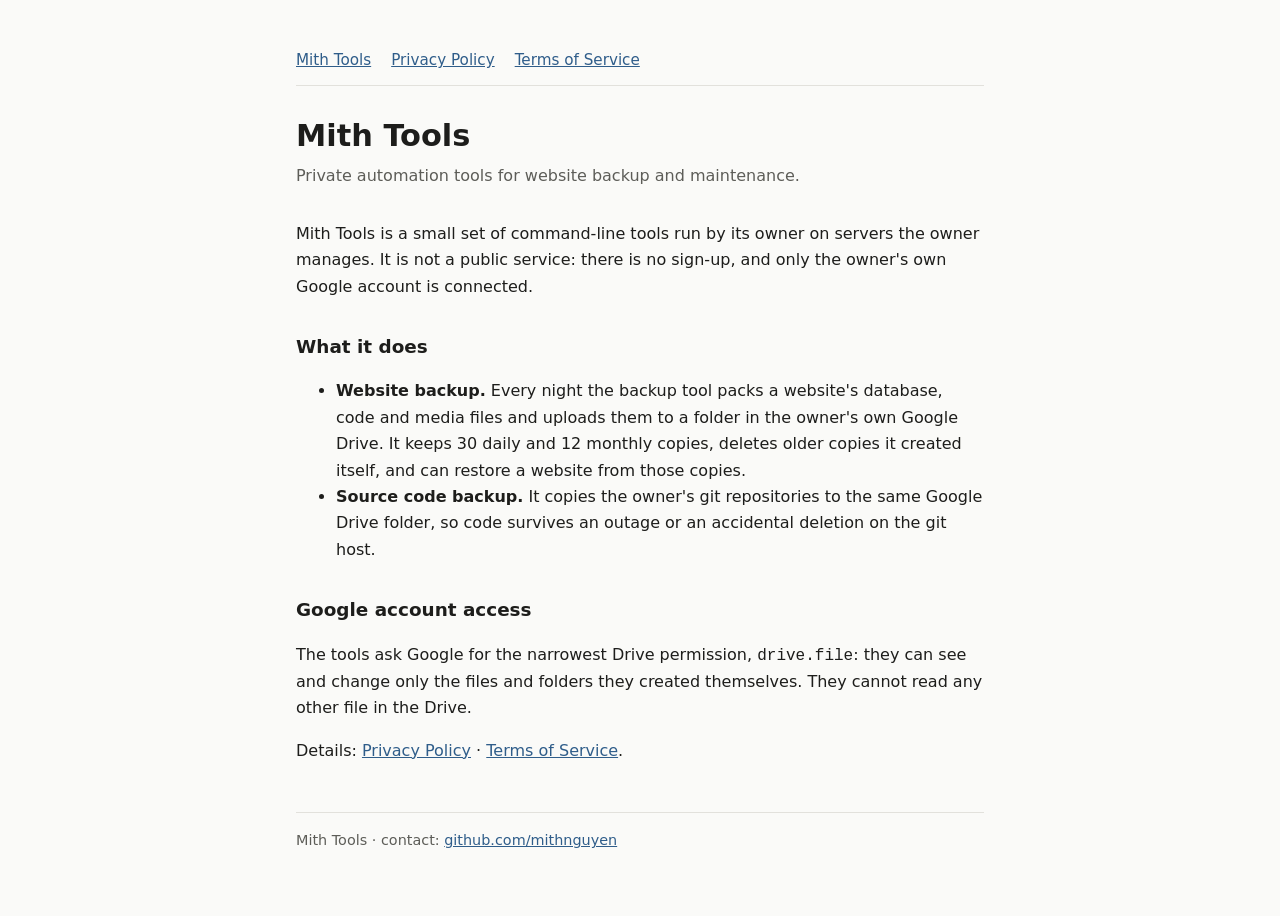
==== index.html @ e071740b "Mith Tools: home page, privacy policy, terms of service Co-Authored-By: Claude Opus 5.5 <noreply@ant" ====
<!doctype html>
<html lang="en">
<head>
<meta charset="utf-8">
<meta name="viewport" content="width=device-width, initial-scale=1">
<title>Mith Tools</title>
<meta name="description" content="Mith Tools - private automation tools for website backup and maintenance.">
<link rel="stylesheet" href="/style.css">
</head>
<body>
<main>
<nav><a href="/">Mith Tools</a><a href="/privacy.html">Privacy Policy</a><a href="/terms.html">Terms of Service</a></nav>
<h1>Mith Tools</h1>
<p class="sub">Private automation tools for website backup and maintenance.</p>
<p>Mith Tools is a small set of command-line tools run by its owner on servers the owner manages. It is not a public service: there is no sign-up, and only the owner's own Google account is connected.</p>
<h2>What it does</h2>
<ul>
<li><strong>Website backup.</strong> Every night the backup tool packs a website's database, code and media files and uploads them to a folder in the owner's own Google Drive. It keeps 30 daily and 12 monthly copies, deletes older copies it created itself, and can restore a website from those copies.</li>
<li><strong>Source code backup.</strong> It copies the owner's git repositories to the same Google Drive folder, so code survives an outage or an accidental deletion on the git host.</li>
</ul>
<h2>Google account access</h2>
<p>The tools ask Google for the narrowest Drive permission, <code>drive.file</code>: they can see and change only the files and folders they created themselves. They cannot read any other file in the Drive.</p>
<p>Details: <a href="/privacy.html">Privacy Policy</a> · <a href="/terms.html">Terms of Service</a>.</p>
<footer>Mith Tools · contact: <a href="https://github.com/mithnguyen">github.com/mithnguyen</a></footer>
</main>
</body>
</html>
---- style.css ----
:root{--bg:#fafaf8;--fg:#1d1d1b;--muted:#5d5d58;--line:#e2e1dc;--accent:#2f5d8a}
@media (prefers-color-scheme:dark){:root{--bg:#161615;--fg:#ecebe6;--muted:#a3a29c;--line:#33332f;--accent:#8fb6dc}}
*{box-sizing:border-box}
body{margin:0;background:var(--bg);color:var(--fg);font:16px/1.65 system-ui,-apple-system,"Segoe UI",Roboto,sans-serif}
main{max-width:720px;margin:0 auto;padding:48px 16px 64px}
h1{font-size:1.9rem;line-height:1.2;margin:0 0 8px}
h2{font-size:1.15rem;margin:32px 0 8px}
p,li{color:var(--fg)}
.sub{color:var(--muted);margin:0 0 32px}
a{color:var(--accent)}
nav{display:flex;gap:20px;border-bottom:1px solid var(--line);padding-bottom:12px;margin-bottom:32px;font-size:.95rem}
footer{border-top:1px solid var(--line);margin-top:48px;padding-top:16px;color:var(--muted);font-size:.9rem}
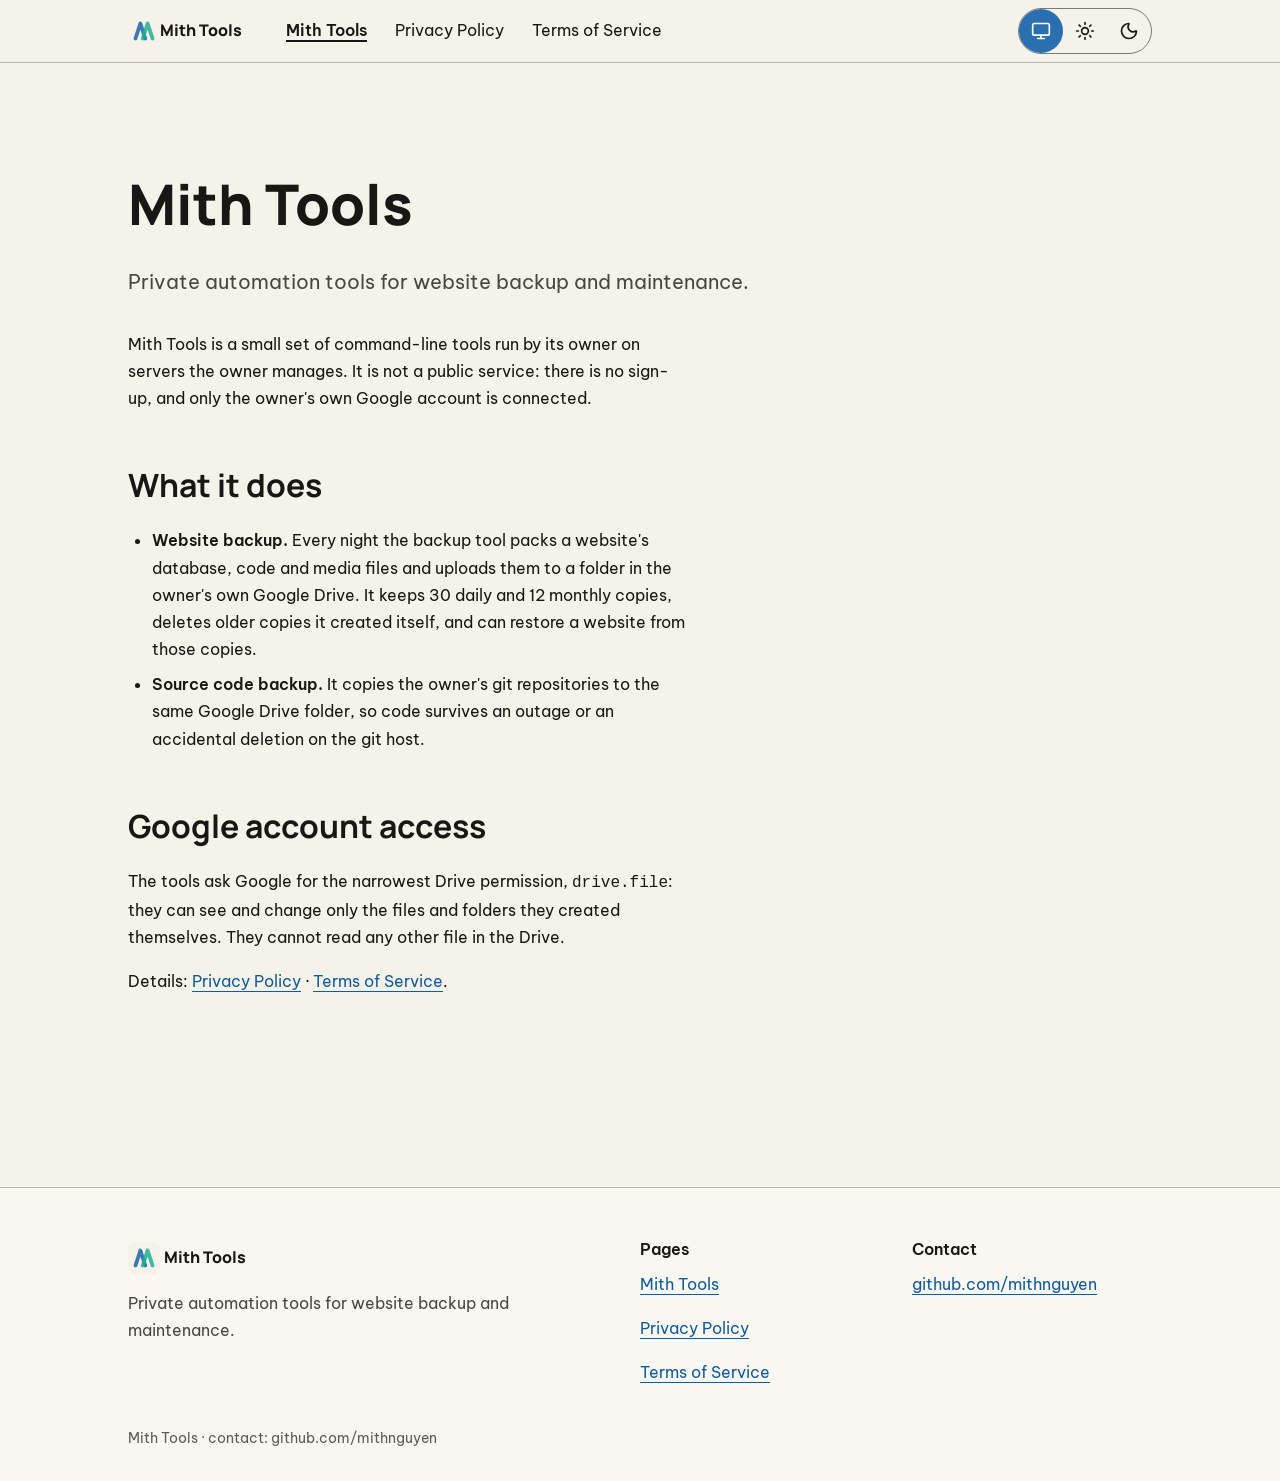
==== commit a7c09733: "Rebuild from the Mith brand system (WEB-03): tokens + website patterns, light / dark / system theme," ====
--- a/index.html
+++ b/index.html
@@ -1,27 +1,29 @@
 <!doctype html>
 <html lang="en">
-<head>
-<meta charset="utf-8">
-<meta name="viewport" content="width=device-width, initial-scale=1">
+<head><meta charset="utf-8">
+<meta name="viewport" content="width=device-width, initial-scale=1, viewport-fit=cover">
 <title>Mith Tools</title>
 <meta name="description" content="Mith Tools - private automation tools for website backup and maintenance.">
-<link rel="stylesheet" href="/style.css">
-</head>
+<meta name="color-scheme" content="light dark">
+<meta name="mith-tokens" content="0.2.0">
+<link rel="icon" type="image/svg+xml" href="assets/favicon.svg">
+<link rel="icon" type="image/png" sizes="32x32" href="assets/favicon-32.png">
+<link rel="apple-touch-icon" href="assets/apple-touch-icon-180.png">
+<script>(()=>{var m="mith-theme",a="(prefers-color-scheme: dark)",c=["system","light","dark"],n=window,o=document.documentElement,e="system",s=(t,l)=>{try{return t()}catch{return l}},h=()=>e!=="system"?e:s(()=>n.matchMedia(a).matches,!1)?"dark":"light",d=()=>s(()=>{e==="system"?o.removeAttribute("data-theme"):o.setAttribute("data-theme",e),o.style.colorScheme=e==="system"?"light dark":e},void 0),r=()=>s(()=>n.dispatchEvent(new CustomEvent(m,{detail:{mode:e,theme:h()}})),!1),i=s(()=>n.localStorage.getItem(m),null);i!==null&&c.includes(i)&&(e=i);d();s(()=>n.matchMedia(a).addEventListener("change",()=>{e==="system"&&r()}),void 0);n.mithTheme={get:()=>e,set:t=>{typeof t!="string"||!c.includes(t)||(e=t,d(),s(()=>n.localStorage.setItem(m,t),void 0),r())}};})();</script>
+<link rel="preload" as="font" type="font/woff2" href="fonts/be-vietnam-pro-latin-400-normal.woff2" crossorigin>
+<link rel="preload" as="font" type="font/woff2" href="fonts/be-vietnam-pro-latin-600-normal.woff2" crossorigin>
+<link rel="preload" as="font" type="font/woff2" href="fonts/manrope-latin-700-normal.woff2" crossorigin>
+<link rel="preload" as="font" type="font/woff2" href="fonts/manrope-latin-800-normal.woff2" crossorigin>
+<link rel="stylesheet" href="style.css">
+<script defer src="site.js"></script></head>
 <body>
-<main>
-<nav><a href="/">Mith Tools</a><a href="/privacy.html">Privacy Policy</a><a href="/terms.html">Terms of Service</a></nav>
-<h1>Mith Tools</h1>
-<p class="sub">Private automation tools for website backup and maintenance.</p>
-<p>Mith Tools is a small set of command-line tools run by its owner on servers the owner manages. It is not a public service: there is no sign-up, and only the owner's own Google account is connected.</p>
-<h2>What it does</h2>
-<ul>
-<li><strong>Website backup.</strong> Every night the backup tool packs a website's database, code and media files and uploads them to a folder in the owner's own Google Drive. It keeps 30 daily and 12 monthly copies, deletes older copies it created itself, and can restore a website from those copies.</li>
-<li><strong>Source code backup.</strong> It copies the owner's git repositories to the same Google Drive folder, so code survives an outage or an accidental deletion on the git host.</li>
-</ul>
-<h2>Google account access</h2>
-<p>The tools ask Google for the narrowest Drive permission, <code>drive.file</code>: they can see and change only the files and folders they created themselves. They cannot read any other file in the Drive.</p>
-<p>Details: <a href="/privacy.html">Privacy Policy</a> · <a href="/terms.html">Terms of Service</a>.</p>
-<footer>Mith Tools · contact: <a href="https://github.com/mithnguyen">github.com/mithnguyen</a></footer>
-</main>
+<a class="wp-skip-link" href="#main">Skip to the content</a>
+<svg xmlns="http://www.w3.org/2000/svg" aria-hidden="true" hidden="">
+<symbol id="mi-menu" viewBox="0 0 24 24" fill="none" stroke="currentColor" stroke-width="2" stroke-linecap="round" stroke-linejoin="round"><path d="M4 5h16"/><path d="M4 12h16"/><path d="M4 19h16"/></symbol>
+<symbol id="mi-monitor" viewBox="0 0 24 24" fill="none" stroke="currentColor" stroke-width="2" stroke-linecap="round" stroke-linejoin="round"><rect width="20" height="14" x="2" y="3" rx="2"/><line x1="8" x2="16" y1="21" y2="21"/><line x1="12" x2="12" y1="17" y2="21"/></symbol>
+<symbol id="mi-moon" viewBox="0 0 24 24" fill="none" stroke="currentColor" stroke-width="2" stroke-linecap="round" stroke-linejoin="round"><path d="M20.985 12.486a9 9 0 1 1-9.473-9.472c.405-.022.617.46.402.803a6 6 0 0 0 8.268 8.268c.344-.215.825-.004.803.401"/></symbol>
+<symbol id="mi-sun" viewBox="0 0 24 24" fill="none" stroke="currentColor" stroke-width="2" stroke-linecap="round" stroke-linejoin="round"><circle cx="12" cy="12" r="4"/><path d="M12 2v2"/><path d="M12 20v2"/><path d="m4.93 4.93 1.41 1.41"/><path d="m17.66 17.66 1.41 1.41"/><path d="M2 12h2"/><path d="M20 12h2"/><path d="m6.34 17.66-1.41 1.41"/><path d="m19.07 4.93-1.41 1.41"/></symbol>
+</svg>
+<header class="wp-nav"><div class="wp-container wp-nav-bar"><a class="wp-brand" href="index.html"><img class="wp-logo wp-light-only" src="assets/mith-logo-light.svg" alt="" width="32" height="32" loading="lazy"/><img class="wp-logo wp-dark-only" src="assets/mith-logo-dark.svg" alt="" width="32" height="32" loading="lazy"/><span class="wp-brand-name">Mith Tools</span></a><nav class="wp-nav-main" aria-label="Main"><details class="wp-menu"><summary class="wp-menu-btn"><svg class="wp-icon" aria-hidden="true" focusable="false"><use href="#mi-menu"></use></svg><span class="wp-sr-only">Menu</span></summary><div class="wp-menu-panel"><ul class="wp-menu-list"><li><a class="wp-nav-link" href="index.html" aria-current="page">Mith Tools</a></li><li><a class="wp-nav-link" href="privacy.html">Privacy Policy</a></li><li><a class="wp-nav-link" href="terms.html">Terms of Service</a></li></ul><div class="wp-menu-theme"><div class="wp-theme" role="group" aria-label="Appearance"><button class="wp-theme-btn" type="button" data-mode="system" aria-pressed="false" aria-label="System"><svg class="wp-icon" aria-hidden="true" focusable="false"><use href="#mi-monitor"></use></svg></button><button class="wp-theme-btn" type="button" data-mode="light" aria-pressed="false" aria-label="Light"><svg class="wp-icon" aria-hidden="true" focusable="false"><use href="#mi-sun"></use></svg></button><button class="wp-theme-btn" type="button" data-mode="dark" aria-pressed="false" aria-label="Dark"><svg class="wp-icon" aria-hidden="true" focusable="false"><use href="#mi-moon"></use></svg></button></div></div></div></details><ul class="wp-nav-inline"><li><a class="wp-nav-link" href="index.html" aria-current="page">Mith Tools</a></li><li><a class="wp-nav-link" href="privacy.html">Privacy Policy</a></li><li><a class="wp-nav-link" href="terms.html">Terms of Service</a></li></ul></nav><div class="wp-nav-tools"><div class="wp-tools-theme"><div class="wp-theme" role="group" aria-label="Appearance"><button class="wp-theme-btn" type="button" data-mode="system" aria-pressed="false" aria-label="System"><svg class="wp-icon" aria-hidden="true" focusable="false"><use href="#mi-monitor"></use></svg></button><button class="wp-theme-btn" type="button" data-mode="light" aria-pressed="false" aria-label="Light"><svg class="wp-icon" aria-hidden="true" focusable="false"><use href="#mi-sun"></use></svg></button><button class="wp-theme-btn" type="button" data-mode="dark" aria-pressed="false" aria-label="Dark"><svg class="wp-icon" aria-hidden="true" focusable="false"><use href="#mi-moon"></use></svg></button></div></div></div></div></header><main class="wp-main" id="main" tabindex="-1" data-site-content=""><article class="wp-article"><div class="wp-container wp-article-inner"><div class="wp-article-head"><h1 class="wp-hero-title">Mith Tools</h1><p class="wp-lead">Private automation tools for website backup and maintenance.</p></div><div class="wp-article-body"><div class="wp-article-section"><p>Mith Tools is a small set of command-line tools run by its owner on servers the owner manages. It is not a public service: there is no sign-up, and only the owner&#x27;s own Google account is connected.</p></div><section class="wp-article-section" aria-labelledby="what-it-does-title"><h2 class="wp-section-title" id="what-it-does-title">What it does</h2><ul class="wp-list"><li><strong>Website backup.</strong> Every night the backup tool packs a website&#x27;s database, code and media files and uploads them to a folder in the owner&#x27;s own Google Drive. It keeps 30 daily and 12 monthly copies, deletes older copies it created itself, and can restore a website from those copies.</li><li><strong>Source code backup.</strong> It copies the owner&#x27;s git repositories to the same Google Drive folder, so code survives an outage or an accidental deletion on the git host.</li></ul></section><section class="wp-article-section" aria-labelledby="google-account-access-title"><h2 class="wp-section-title" id="google-account-access-title">Google account access</h2><p>The tools ask Google for the narrowest Drive permission, <code>drive.file</code>: they can see and change only the files and folders they created themselves. They cannot read any other file in the Drive.</p><p>Details: <a href="privacy.html">Privacy Policy</a> · <a href="terms.html">Terms of Service</a>.</p></section></div></div></article></main><footer class="wp-footer"><div class="wp-container wp-footer-inner"><div class="wp-footer-brand"><a class="wp-brand" href="index.html"><img class="wp-logo wp-light-only" src="assets/mith-logo-light.svg" alt="" width="32" height="32" loading="lazy"/><img class="wp-logo wp-dark-only" src="assets/mith-logo-dark.svg" alt="" width="32" height="32" loading="lazy"/><span class="wp-brand-name">Mith Tools</span></a><p class="wp-footer-tagline">Private automation tools for website backup and maintenance.</p></div><div class="wp-footer-group"><h2 class="wp-footer-title">Pages</h2><ul class="wp-footer-list"><li><a class="wp-footer-link" href="index.html">Mith Tools</a></li><li><a class="wp-footer-link" href="privacy.html">Privacy Policy</a></li><li><a class="wp-footer-link" href="terms.html">Terms of Service</a></li></ul></div><div class="wp-footer-group"><h2 class="wp-footer-title">Contact</h2><ul class="wp-footer-list"><li><a class="wp-footer-link" href="https://github.com/mithnguyen">github.com/mithnguyen</a></li></ul></div><p class="wp-footer-note">Mith Tools · contact: github.com/mithnguyen</p></div></footer>
 </body>
 </html>
--- a/style.css
+++ b/style.css
@@ -1,12 +1,2665 @@
-:root{--bg:#fafaf8;--fg:#1d1d1b;--muted:#5d5d58;--line:#e2e1dc;--accent:#2f5d8a}
-@media (prefers-color-scheme:dark){:root{--bg:#161615;--fg:#ecebe6;--muted:#a3a29c;--line:#33332f;--accent:#8fb6dc}}
-*{box-sizing:border-box}
-body{margin:0;background:var(--bg);color:var(--fg);font:16px/1.65 system-ui,-apple-system,"Segoe UI",Roboto,sans-serif}
-main{max-width:720px;margin:0 auto;padding:48px 16px 64px}
-h1{font-size:1.9rem;line-height:1.2;margin:0 0 8px}
-h2{font-size:1.15rem;margin:32px 0 8px}
-p,li{color:var(--fg)}
-.sub{color:var(--muted);margin:0 0 32px}
-a{color:var(--accent)}
-nav{display:flex;gap:20px;border-bottom:1px solid var(--line);padding-bottom:12px;margin-bottom:32px;font-size:.95rem}
-footer{border-top:1px solid var(--line);margin-top:48px;padding-top:16px;color:var(--muted);font-size:.9rem}
+/* @mith/tokens 0.2.0 */
+/* Generated by tools/build/build-site.ts from the Mith tokens, the website patterns and apps/site. Do not edit. */
+
+@font-face {
+  font-family: "Manrope";
+  font-style: normal;
+  font-display: swap;
+  font-weight: 500;
+  src: url("./fonts/manrope-latin-500-normal.woff2") format("woff2");
+  unicode-range: U+0000-00FF,U+0131,U+0152-0153,U+02BB-02BC,U+02C6,U+02DA,U+02DC,U+0304,U+0308,U+0329,U+2000-206F,U+20AC,U+2122,U+2191,U+2193,U+2212,U+2215,U+FEFF,U+FFFD;
+}
+
+@font-face {
+  font-family: "Manrope";
+  font-style: normal;
+  font-display: swap;
+  font-weight: 700;
+  src: url("./fonts/manrope-latin-700-normal.woff2") format("woff2");
+  unicode-range: U+0000-00FF,U+0131,U+0152-0153,U+02BB-02BC,U+02C6,U+02DA,U+02DC,U+0304,U+0308,U+0329,U+2000-206F,U+20AC,U+2122,U+2191,U+2193,U+2212,U+2215,U+FEFF,U+FFFD;
+}
+
+@font-face {
+  font-family: "Manrope";
+  font-style: normal;
+  font-display: swap;
+  font-weight: 800;
+  src: url("./fonts/manrope-latin-800-normal.woff2") format("woff2");
+  unicode-range: U+0000-00FF,U+0131,U+0152-0153,U+02BB-02BC,U+02C6,U+02DA,U+02DC,U+0304,U+0308,U+0329,U+2000-206F,U+20AC,U+2122,U+2191,U+2193,U+2212,U+2215,U+FEFF,U+FFFD;
+}
+
+@font-face {
+  font-family: "Manrope Fallback";
+  font-style: normal;
+  font-weight: 500;
+  src: local("Segoe UI");
+  size-adjust: 105.45%;
+  ascent-override: 101.09%;
+  descent-override: 28.45%;
+  line-gap-override: 0%;
+}
+
+@font-face {
+  font-family: "Manrope Fallback";
+  font-style: normal;
+  font-weight: 700;
+  src: local("Segoe UI Bold");
+  size-adjust: 102.1%;
+  ascent-override: 104.41%;
+  descent-override: 29.38%;
+  line-gap-override: 0%;
+}
+
+@font-face {
+  font-family: "Manrope Fallback";
+  font-style: normal;
+  font-weight: 800;
+  src: local("Segoe UI Bold");
+  size-adjust: 103.81%;
+  ascent-override: 102.69%;
+  descent-override: 28.9%;
+  line-gap-override: 0%;
+}
+
+@font-face {
+  font-family: "Be Vietnam Pro";
+  font-style: normal;
+  font-display: swap;
+  font-weight: 400;
+  src: url("./fonts/be-vietnam-pro-latin-400-normal.woff2") format("woff2");
+  unicode-range: U+0000-00FF,U+0131,U+0152-0153,U+02BB-02BC,U+02C6,U+02DA,U+02DC,U+0304,U+0308,U+0329,U+2000-206F,U+20AC,U+2122,U+2191,U+2193,U+2212,U+2215,U+FEFF,U+FFFD;
+}
+
+@font-face {
+  font-family: "Be Vietnam Pro";
+  font-style: normal;
+  font-display: swap;
+  font-weight: 500;
+  src: url("./fonts/be-vietnam-pro-latin-500-normal.woff2") format("woff2");
+  unicode-range: U+0000-00FF,U+0131,U+0152-0153,U+02BB-02BC,U+02C6,U+02DA,U+02DC,U+0304,U+0308,U+0329,U+2000-206F,U+20AC,U+2122,U+2191,U+2193,U+2212,U+2215,U+FEFF,U+FFFD;
+}
+
+@font-face {
+  font-family: "Be Vietnam Pro";
+  font-style: normal;
+  font-display: swap;
+  font-weight: 600;
+  src: url("./fonts/be-vietnam-pro-latin-600-normal.woff2") format("woff2");
+  unicode-range: U+0000-00FF,U+0131,U+0152-0153,U+02BB-02BC,U+02C6,U+02DA,U+02DC,U+0304,U+0308,U+0329,U+2000-206F,U+20AC,U+2122,U+2191,U+2193,U+2212,U+2215,U+FEFF,U+FFFD;
+}
+
+@font-face {
+  font-family: "Be Vietnam Pro Fallback";
+  font-style: normal;
+  font-weight: 400;
+  src: local("Segoe UI");
+  size-adjust: 110.33%;
+  ascent-override: 90.64%;
+  descent-override: 24.02%;
+  line-gap-override: 0%;
+}
+
+@font-face {
+  font-family: "Be Vietnam Pro Fallback";
+  font-style: normal;
+  font-weight: 500;
+  src: local("Segoe UI");
+  size-adjust: 111.61%;
+  ascent-override: 89.6%;
+  descent-override: 23.74%;
+  line-gap-override: 0%;
+}
+
+@font-face {
+  font-family: "Be Vietnam Pro Fallback";
+  font-style: normal;
+  font-weight: 600;
+  src: local("Segoe UI Semibold");
+  size-adjust: 109.52%;
+  ascent-override: 91.31%;
+  descent-override: 24.2%;
+  line-gap-override: 0%;
+}
+
+@font-face {
+  font-family: "JetBrains Mono";
+  font-style: normal;
+  font-display: swap;
+  font-weight: 400;
+  src: url("./fonts/jetbrains-mono-latin-400-normal.woff2") format("woff2");
+  unicode-range: U+0000-00FF,U+0131,U+0152-0153,U+02BB-02BC,U+02C6,U+02DA,U+02DC,U+0304,U+0308,U+0329,U+2000-206F,U+20AC,U+2122,U+2191,U+2193,U+2212,U+2215,U+FEFF,U+FFFD;
+}
+
+@font-face {
+  font-family: "JetBrains Mono";
+  font-style: normal;
+  font-display: swap;
+  font-weight: 500;
+  src: url("./fonts/jetbrains-mono-latin-500-normal.woff2") format("woff2");
+  unicode-range: U+0000-00FF,U+0131,U+0152-0153,U+02BB-02BC,U+02C6,U+02DA,U+02DC,U+0304,U+0308,U+0329,U+2000-206F,U+20AC,U+2122,U+2191,U+2193,U+2212,U+2215,U+FEFF,U+FFFD;
+}
+
+@font-face {
+  font-family: "JetBrains Mono Fallback";
+  font-style: normal;
+  font-weight: 400;
+  src: local("Consolas");
+  size-adjust: 109.13%;
+  ascent-override: 93.47%;
+  descent-override: 27.49%;
+  line-gap-override: 0%;
+}
+
+@font-face {
+  font-family: "JetBrains Mono Fallback";
+  font-style: normal;
+  font-weight: 500;
+  src: local("Consolas");
+  size-adjust: 109.13%;
+  ascent-override: 93.47%;
+  descent-override: 27.49%;
+  line-gap-override: 0%;
+}
+
+:root {
+  color-scheme: light;
+  --mith-color-blue-50: #eff7fe;
+  --mith-color-blue-100: #dfedfc;
+  --mith-color-blue-200: #c3defb;
+  --mith-color-blue-300: #96c2f0;
+  --mith-color-blue-400: #4f9be0;
+  --mith-color-blue-500: #468acd;
+  --mith-color-blue-600: #2a6fb0;
+  --mith-color-blue-700: #135a97;
+  --mith-color-blue-800: #044173;
+  --mith-color-blue-900: #002241;
+  --mith-color-jade-400: #34d1a6;
+  --mith-color-jade-600: #1fae8e;
+  --mith-color-navy-900: #13203a;
+  --mith-color-paper-0: #ffffff;
+  --mith-color-paper-25: #fbfaf7;
+  --mith-color-paper-50: #f8f7f2;
+  --mith-color-paper-100: #f5f2ea;
+  --mith-color-paper-200: #ebe8de;
+  --mith-color-paper-300: #dedad0;
+  --mith-color-paper-400: #cecabf;
+  --mith-color-paper-500: #bbb7ac;
+  --mith-color-charcoal-50: #f1eee9;
+  --mith-color-charcoal-100: #d1cdc7;
+  --mith-color-charcoal-200: #b5b0aa;
+  --mith-color-charcoal-300: #7e7a74;
+  --mith-color-charcoal-400: #5e5a55;
+  --mith-color-charcoal-500: #4a4742;
+  --mith-color-charcoal-600: #24211d;
+  --mith-color-charcoal-700: #211f1b;
+  --mith-color-charcoal-800: #1e1c19;
+  --mith-color-charcoal-900: #191714;
+  --mith-color-success-50: #f2f8ee;
+  --mith-color-success-100: #e5f0db;
+  --mith-color-success-200: #cee3bc;
+  --mith-color-success-300: #aaca8a;
+  --mith-color-success-400: #90bb61;
+  --mith-color-success-500: #69962d;
+  --mith-color-success-600: #527e03;
+  --mith-color-success-700: #406503;
+  --mith-color-success-800: #2e4901;
+  --mith-color-success-900: #1e3200;
+  --mith-color-warning-50: #fcf4ec;
+  --mith-color-warning-100: #f8e8d8;
+  --mith-color-warning-200: #f2d5b5;
+  --mith-color-warning-300: #e2b480;
+  --mith-color-warning-400: #db9d50;
+  --mith-color-warning-500: #b87505;
+  --mith-color-warning-600: #996103;
+  --mith-color-warning-700: #7a4c02;
+  --mith-color-warning-800: #5a3701;
+  --mith-color-warning-900: #3f2501;
+  --mith-color-danger-50: #fff3f1;
+  --mith-color-danger-100: #ffe4e0;
+  --mith-color-danger-200: #fecdc7;
+  --mith-color-danger-300: #ffa196;
+  --mith-color-danger-400: #ff7f73;
+  --mith-color-danger-500: #de4e46;
+  --mith-color-danger-600: #c52c2a;
+  --mith-color-danger-700: #a31518;
+  --mith-color-danger-800: #7c030a;
+  --mith-color-danger-900: #570306;
+  --mith-color-info-50: #edf8f9;
+  --mith-color-info-100: #daf0f1;
+  --mith-color-info-200: #b8e4e7;
+  --mith-color-info-300: #82cdd1;
+  --mith-color-info-400: #4cbec4;
+  --mith-color-info-500: #0a999f;
+  --mith-color-info-600: #0a7e83;
+  --mith-color-info-700: #076569;
+  --mith-color-info-800: #03494d;
+  --mith-color-info-900: #023235;
+  --mith-color-app-palette-amber-light: #c07b00;
+  --mith-color-app-palette-amber-dark: #d49b26;
+  --mith-color-app-palette-violet-light: #6f55d4;
+  --mith-color-app-palette-violet-dark: #9a85ee;
+  --mith-color-app-palette-coral-light: #de5a43;
+  --mith-color-app-palette-coral-dark: #f08a73;
+  --mith-color-app-palette-rose-light: #c9437a;
+  --mith-color-app-palette-rose-dark: #ec79a8;
+  --mith-color-app-palette-lime-light: #386800;
+  --mith-color-app-palette-lime-dark: #a9e76d;
+  --mith-color-app-palette-plum-light: #82007a;
+  --mith-color-app-palette-plum-dark: #edbfff;
+  --mith-focus-ring-width: 2px;
+  --mith-focus-ring-offset: 2px;
+  --mith-font-family-display: Manrope, "Manrope Fallback", "Segoe UI", system-ui, sans-serif;
+  --mith-font-family-body: "Be Vietnam Pro", "Be Vietnam Pro Fallback", "Segoe UI", system-ui, sans-serif;
+  --mith-font-family-mono: "JetBrains Mono", "JetBrains Mono Fallback", ui-monospace, "Cascadia Mono", Consolas, monospace;
+  --mith-font-weight-display-medium: 500;
+  --mith-font-weight-display-bold: 700;
+  --mith-font-weight-display-extrabold: 800;
+  --mith-font-weight-body-regular: 400;
+  --mith-font-weight-body-medium: 500;
+  --mith-font-weight-body-semibold: 600;
+  --mith-font-weight-mono-regular: 400;
+  --mith-font-weight-mono-medium: 500;
+  --mith-font-numeric-tabular: tabular-nums;
+  --mith-typography-clip-padding: 0.25em;
+  --mith-typography-clamp-line-height: 2;
+  --mith-typography-web-hero-family: Manrope, "Manrope Fallback", "Segoe UI", system-ui, sans-serif;
+  --mith-typography-web-hero-size: 3.5rem;
+  --mith-typography-web-hero-line-height: 1.6;
+  --mith-typography-web-hero-weight: 800;
+  --mith-typography-web-hero-letter-spacing: 0em;
+  --mith-typography-web-h1-family: Manrope, "Manrope Fallback", "Segoe UI", system-ui, sans-serif;
+  --mith-typography-web-h1-size: 2.5rem;
+  --mith-typography-web-h1-line-height: 1.6;
+  --mith-typography-web-h1-weight: 800;
+  --mith-typography-web-h1-letter-spacing: 0em;
+  --mith-typography-web-h2-family: Manrope, "Manrope Fallback", "Segoe UI", system-ui, sans-serif;
+  --mith-typography-web-h2-size: 2rem;
+  --mith-typography-web-h2-line-height: 1.6;
+  --mith-typography-web-h2-weight: 700;
+  --mith-typography-web-h2-letter-spacing: 0em;
+  --mith-typography-web-h3-family: Manrope, "Manrope Fallback", "Segoe UI", system-ui, sans-serif;
+  --mith-typography-web-h3-size: 1.5rem;
+  --mith-typography-web-h3-line-height: 1.6;
+  --mith-typography-web-h3-weight: 700;
+  --mith-typography-web-h3-letter-spacing: 0em;
+  --mith-typography-web-h4-family: Manrope, "Manrope Fallback", "Segoe UI", system-ui, sans-serif;
+  --mith-typography-web-h4-size: 1.25rem;
+  --mith-typography-web-h4-line-height: 1.6;
+  --mith-typography-web-h4-weight: 700;
+  --mith-typography-web-h4-letter-spacing: 0em;
+  --mith-typography-web-lead-family: "Be Vietnam Pro", "Be Vietnam Pro Fallback", "Segoe UI", system-ui, sans-serif;
+  --mith-typography-web-lead-size: 1.25rem;
+  --mith-typography-web-lead-line-height: 1.7;
+  --mith-typography-web-lead-weight: 400;
+  --mith-typography-web-lead-letter-spacing: 0em;
+  --mith-typography-web-body-family: "Be Vietnam Pro", "Be Vietnam Pro Fallback", "Segoe UI", system-ui, sans-serif;
+  --mith-typography-web-body-size: 1rem;
+  --mith-typography-web-body-line-height: 1.7;
+  --mith-typography-web-body-weight: 400;
+  --mith-typography-web-body-letter-spacing: 0em;
+  --mith-typography-web-small-family: "Be Vietnam Pro", "Be Vietnam Pro Fallback", "Segoe UI", system-ui, sans-serif;
+  --mith-typography-web-small-size: 0.875rem;
+  --mith-typography-web-small-line-height: 1.7;
+  --mith-typography-web-small-weight: 400;
+  --mith-typography-web-small-letter-spacing: 0em;
+  --mith-typography-web-caption-family: "Be Vietnam Pro", "Be Vietnam Pro Fallback", "Segoe UI", system-ui, sans-serif;
+  --mith-typography-web-caption-size: 0.75rem;
+  --mith-typography-web-caption-line-height: 1.8;
+  --mith-typography-web-caption-weight: 500;
+  --mith-typography-web-caption-letter-spacing: 0.01em;
+  --mith-typography-web-code-family: "JetBrains Mono", "JetBrains Mono Fallback", ui-monospace, "Cascadia Mono", Consolas, monospace;
+  --mith-typography-web-code-size: 1rem;
+  --mith-typography-web-code-line-height: 1.6;
+  --mith-typography-web-code-weight: 400;
+  --mith-typography-web-code-letter-spacing: 0em;
+  --mith-typography-app-title-family: Manrope, "Manrope Fallback", "Segoe UI", system-ui, sans-serif;
+  --mith-typography-app-title-size: 1.5rem;
+  --mith-typography-app-title-line-height: 1.6;
+  --mith-typography-app-title-weight: 700;
+  --mith-typography-app-title-letter-spacing: 0em;
+  --mith-typography-app-heading-family: Manrope, "Manrope Fallback", "Segoe UI", system-ui, sans-serif;
+  --mith-typography-app-heading-size: 1.25rem;
+  --mith-typography-app-heading-line-height: 1.6;
+  --mith-typography-app-heading-weight: 700;
+  --mith-typography-app-heading-letter-spacing: 0em;
+  --mith-typography-app-subheading-family: Manrope, "Manrope Fallback", "Segoe UI", system-ui, sans-serif;
+  --mith-typography-app-subheading-size: 1rem;
+  --mith-typography-app-subheading-line-height: 1.6;
+  --mith-typography-app-subheading-weight: 700;
+  --mith-typography-app-subheading-letter-spacing: 0em;
+  --mith-typography-app-body-family: "Be Vietnam Pro", "Be Vietnam Pro Fallback", "Segoe UI", system-ui, sans-serif;
+  --mith-typography-app-body-size: 0.875rem;
+  --mith-typography-app-body-line-height: 1.7;
+  --mith-typography-app-body-weight: 400;
+  --mith-typography-app-body-letter-spacing: 0em;
+  --mith-typography-app-body-strong-family: "Be Vietnam Pro", "Be Vietnam Pro Fallback", "Segoe UI", system-ui, sans-serif;
+  --mith-typography-app-body-strong-size: 0.875rem;
+  --mith-typography-app-body-strong-line-height: 1.7;
+  --mith-typography-app-body-strong-weight: 600;
+  --mith-typography-app-body-strong-letter-spacing: 0em;
+  --mith-typography-app-label-family: "Be Vietnam Pro", "Be Vietnam Pro Fallback", "Segoe UI", system-ui, sans-serif;
+  --mith-typography-app-label-size: 0.875rem;
+  --mith-typography-app-label-line-height: 1.7;
+  --mith-typography-app-label-weight: 500;
+  --mith-typography-app-label-letter-spacing: 0em;
+  --mith-typography-app-caption-family: "Be Vietnam Pro", "Be Vietnam Pro Fallback", "Segoe UI", system-ui, sans-serif;
+  --mith-typography-app-caption-size: 0.75rem;
+  --mith-typography-app-caption-line-height: 1.8;
+  --mith-typography-app-caption-weight: 400;
+  --mith-typography-app-caption-letter-spacing: 0.01em;
+  --mith-typography-app-code-family: "JetBrains Mono", "JetBrains Mono Fallback", ui-monospace, "Cascadia Mono", Consolas, monospace;
+  --mith-typography-app-code-size: 0.8125rem;
+  --mith-typography-app-code-line-height: 1.6;
+  --mith-typography-app-code-weight: 400;
+  --mith-typography-app-code-letter-spacing: 0em;
+  --mith-space-app-4: 4px;
+  --mith-space-app-8: 8px;
+  --mith-space-app-12: 12px;
+  --mith-space-app-16: 16px;
+  --mith-space-app-20: 20px;
+  --mith-space-app-24: 24px;
+  --mith-space-app-32: 32px;
+  --mith-space-app-40: 40px;
+  --mith-space-app-48: 48px;
+  --mith-space-web-4: 4px;
+  --mith-space-web-8: 8px;
+  --mith-space-web-12: 12px;
+  --mith-space-web-16: 16px;
+  --mith-space-web-24: 24px;
+  --mith-space-web-32: 32px;
+  --mith-space-web-48: 48px;
+  --mith-space-web-64: 64px;
+  --mith-space-web-96: 96px;
+  --mith-space-web-128: 128px;
+  --mith-radius-sm: 8px;
+  --mith-radius-md: 12px;
+  --mith-radius-lg: 14px;
+  --mith-radius-full: 9999px;
+  --mith-border-width-hairline: 1px;
+  --mith-border-width-strong: 2px;
+  --mith-breakpoint-tablet: 768px;
+  --mith-breakpoint-desktop: 1024px;
+  --mith-breakpoint-wide: 1280px;
+  --mith-layout-content-max-width: 1120px;
+  --mith-layout-measure: var(--mith-layout-content-max-width);
+  --mith-layout-safe-area-top: env(safe-area-inset-top, 0px);
+  --mith-layout-safe-area-right: env(safe-area-inset-right, 0px);
+  --mith-layout-safe-area-bottom: env(safe-area-inset-bottom, 0px);
+  --mith-layout-safe-area-left: env(safe-area-inset-left, 0px);
+  --mith-target-web-touch: 44px;
+  --mith-target-pointer: 24px;
+  --mith-target-pointer-gap: 8px;
+  --mith-icon-size-sm: 16px;
+  --mith-icon-size-md: 20px;
+  --mith-icon-size-lg: 24px;
+  --mith-icon-stroke: 2;
+  --mith-icon-gap-sm: 4px;
+  --mith-icon-gap-md: 8px;
+  --mith-duration-small: 140ms;
+  --mith-duration-medium: 220ms;
+  --mith-duration-large: 320ms;
+  --mith-duration-exit-small: 100ms;
+  --mith-duration-exit-medium: 160ms;
+  --mith-duration-exit-large: 240ms;
+  --mith-duration-fast: 140ms;
+  --mith-easing-standard: cubic-bezier(.25,.1,.25,1);
+  --mith-easing-enter: cubic-bezier(.22,1,.36,1);
+  --mith-easing-exit: cubic-bezier(.4,0,1,1);
+  --mith-motion-press-scale: 0.97;
+  --mith-motion-toast-rise: 12px;
+  --mith-motion-slide-distance: 24px;
+  --mith-motion-spinner-period: 800ms;
+  --mith-motion-spinner-turn: 1turn;
+  --mith-color-bg-canvas: #f5f2ea;
+  --mith-color-bg-surface-1: #f8f7f2;
+  --mith-color-bg-surface-2: #fbfaf7;
+  --mith-color-bg-surface-3: #ffffff;
+  --mith-color-text-primary: #191714;
+  --mith-color-text-secondary: #4a4742;
+  --mith-color-text-muted: #5e5a55;
+  --mith-color-text-placeholder: #5e5a55;
+  --mith-color-text-disabled: #bbb7ac;
+  --mith-color-text-on-action: #ffffff;
+  --mith-color-border-subtle: #bbb7ac;
+  --mith-color-border-strong: #7e7a74;
+  --mith-color-border-input: #7e7a74;
+  --mith-color-action-primary-bg: #2a6fb0;
+  --mith-color-action-primary-bg-hover: #135a97;
+  --mith-color-action-primary-bg-pressed: #044173;
+  --mith-color-action-primary-text: #ffffff;
+  --mith-color-link-default: #135a97;
+  --mith-color-link-hover: #044173;
+  --mith-color-link-visited: #002241;
+  --mith-color-focus-ring: #2a6fb0;
+  --mith-color-status-success-text: #406503;
+  --mith-color-status-success-bg: #f2f8ee;
+  --mith-color-status-success-border: #aaca8a;
+  --mith-color-status-success-icon: #527e03;
+  --mith-color-status-warning-text: #7a4c02;
+  --mith-color-status-warning-bg: #fcf4ec;
+  --mith-color-status-warning-border: #e2b480;
+  --mith-color-status-warning-icon: #996103;
+  --mith-color-status-danger-text: #a31518;
+  --mith-color-status-danger-bg: #fff3f1;
+  --mith-color-status-danger-border: #ffa196;
+  --mith-color-status-danger-icon: #c52c2a;
+  --mith-color-status-info-text: #076569;
+  --mith-color-status-info-bg: #edf8f9;
+  --mith-color-status-info-border: #82cdd1;
+  --mith-color-status-info-icon: #0a7e83;
+  --mith-color-scrim: #19171480;
+  --mith-color-selection: #dfedfc;
+  --mith-color-state-hover: #1917140a;
+  --mith-color-state-pressed: #19171414;
+  --mith-color-state-selected: #2a6fb01a;
+  --mith-color-icon-tile-bg: #f5f2ea;
+  --mith-color-icon-tile-border: #bbb7ac;
+  --mith-color-logo-tile-bg: #f5f2ea;
+  --mith-color-app-amber: #c07b00;
+  --mith-color-app-violet: #6f55d4;
+  --mith-color-app-coral: #de5a43;
+  --mith-color-app-rose: #c9437a;
+  --mith-color-app-lime: #386800;
+  --mith-color-app-plum: #82007a;
+  --mith-elevation-1-shadow: 0px 1px 2px 0px #1917140f;
+  --mith-elevation-1-surface: #f8f7f2;
+  --mith-elevation-1-border: #bbb7ac;
+  --mith-elevation-1-border-width: 1px;
+  --mith-elevation-2-shadow: 0px 4px 12px 0px #19171414;
+  --mith-elevation-2-surface: #fbfaf7;
+  --mith-elevation-2-border: #bbb7ac;
+  --mith-elevation-2-border-width: 1px;
+  --mith-elevation-3-shadow: 0px 12px 32px 0px #1917141f;
+  --mith-elevation-3-surface: #ffffff;
+  --mith-elevation-3-border: #bbb7ac;
+  --mith-elevation-3-border-width: 1px;
+}
+
+[data-theme="dark"] {
+  color-scheme: dark;
+  --mith-color-bg-canvas: #191714;
+  --mith-color-bg-surface-1: #1e1c19;
+  --mith-color-bg-surface-2: #211f1b;
+  --mith-color-bg-surface-3: #24211d;
+  --mith-color-text-primary: #f5f2ea;
+  --mith-color-text-secondary: #d1cdc7;
+  --mith-color-text-muted: #b5b0aa;
+  --mith-color-text-placeholder: #b5b0aa;
+  --mith-color-text-disabled: #5e5a55;
+  --mith-color-text-on-action: #ffffff;
+  --mith-color-border-subtle: #4a4742;
+  --mith-color-border-strong: #7e7a74;
+  --mith-color-border-input: #7e7a74;
+  --mith-color-action-primary-bg: #2a6fb0;
+  --mith-color-action-primary-bg-hover: #135a97;
+  --mith-color-action-primary-bg-pressed: #044173;
+  --mith-color-action-primary-text: #ffffff;
+  --mith-color-link-default: #4f9be0;
+  --mith-color-link-hover: #96c2f0;
+  --mith-color-link-visited: #c3defb;
+  --mith-color-focus-ring: #4f9be0;
+  --mith-color-status-success-text: #aaca8a;
+  --mith-color-status-success-bg: #1e3200;
+  --mith-color-status-success-border: #406503;
+  --mith-color-status-success-icon: #90bb61;
+  --mith-color-status-warning-text: #e2b480;
+  --mith-color-status-warning-bg: #3f2501;
+  --mith-color-status-warning-border: #7a4c02;
+  --mith-color-status-warning-icon: #db9d50;
+  --mith-color-status-danger-text: #ffa196;
+  --mith-color-status-danger-bg: #570306;
+  --mith-color-status-danger-border: #a31518;
+  --mith-color-status-danger-icon: #ff7f73;
+  --mith-color-status-info-text: #82cdd1;
+  --mith-color-status-info-bg: #023235;
+  --mith-color-status-info-border: #076569;
+  --mith-color-status-info-icon: #4cbec4;
+  --mith-color-scrim: #000000a6;
+  --mith-color-selection: #002241;
+  --mith-color-state-hover: #f5f2ea0a;
+  --mith-color-state-pressed: #f5f2ea0f;
+  --mith-color-state-selected: #4f9be014;
+  --mith-color-icon-tile-bg: #13203a;
+  --mith-color-icon-tile-border: #4a4742;
+  --mith-color-logo-tile-bg: #13203a;
+  --mith-color-app-amber: #d49b26;
+  --mith-color-app-violet: #9a85ee;
+  --mith-color-app-coral: #f08a73;
+  --mith-color-app-rose: #ec79a8;
+  --mith-color-app-lime: #a9e76d;
+  --mith-color-app-plum: #edbfff;
+  --mith-elevation-1-shadow: 0px 1px 2px 0px #00000052;
+  --mith-elevation-1-surface: #1e1c19;
+  --mith-elevation-1-border: #4a4742;
+  --mith-elevation-1-border-width: 1px;
+  --mith-elevation-2-shadow: 0px 2px 8px 0px #0000005c;
+  --mith-elevation-2-surface: #211f1b;
+  --mith-elevation-2-border: #7e7a74;
+  --mith-elevation-2-border-width: 1px;
+  --mith-elevation-3-shadow: 0px 8px 24px 0px #00000066;
+  --mith-elevation-3-surface: #24211d;
+  --mith-elevation-3-border: #7e7a74;
+  --mith-elevation-3-border-width: 1px;
+}
+
+@media (prefers-color-scheme: dark) {
+  :root:not([data-theme="light"]) {
+    color-scheme: dark;
+    --mith-color-bg-canvas: #191714;
+    --mith-color-bg-surface-1: #1e1c19;
+    --mith-color-bg-surface-2: #211f1b;
+    --mith-color-bg-surface-3: #24211d;
+    --mith-color-text-primary: #f5f2ea;
+    --mith-color-text-secondary: #d1cdc7;
+    --mith-color-text-muted: #b5b0aa;
+    --mith-color-text-placeholder: #b5b0aa;
+    --mith-color-text-disabled: #5e5a55;
+    --mith-color-text-on-action: #ffffff;
+    --mith-color-border-subtle: #4a4742;
+    --mith-color-border-strong: #7e7a74;
+    --mith-color-border-input: #7e7a74;
+    --mith-color-action-primary-bg: #2a6fb0;
+    --mith-color-action-primary-bg-hover: #135a97;
+    --mith-color-action-primary-bg-pressed: #044173;
+    --mith-color-action-primary-text: #ffffff;
+    --mith-color-link-default: #4f9be0;
+    --mith-color-link-hover: #96c2f0;
+    --mith-color-link-visited: #c3defb;
+    --mith-color-focus-ring: #4f9be0;
+    --mith-color-status-success-text: #aaca8a;
+    --mith-color-status-success-bg: #1e3200;
+    --mith-color-status-success-border: #406503;
+    --mith-color-status-success-icon: #90bb61;
+    --mith-color-status-warning-text: #e2b480;
+    --mith-color-status-warning-bg: #3f2501;
+    --mith-color-status-warning-border: #7a4c02;
+    --mith-color-status-warning-icon: #db9d50;
+    --mith-color-status-danger-text: #ffa196;
+    --mith-color-status-danger-bg: #570306;
+    --mith-color-status-danger-border: #a31518;
+    --mith-color-status-danger-icon: #ff7f73;
+    --mith-color-status-info-text: #82cdd1;
+    --mith-color-status-info-bg: #023235;
+    --mith-color-status-info-border: #076569;
+    --mith-color-status-info-icon: #4cbec4;
+    --mith-color-scrim: #000000a6;
+    --mith-color-selection: #002241;
+    --mith-color-state-hover: #f5f2ea0a;
+    --mith-color-state-pressed: #f5f2ea0f;
+    --mith-color-state-selected: #4f9be014;
+    --mith-color-icon-tile-bg: #13203a;
+    --mith-color-icon-tile-border: #4a4742;
+    --mith-color-logo-tile-bg: #13203a;
+    --mith-color-app-amber: #d49b26;
+    --mith-color-app-violet: #9a85ee;
+    --mith-color-app-coral: #f08a73;
+    --mith-color-app-rose: #ec79a8;
+    --mith-color-app-lime: #a9e76d;
+    --mith-color-app-plum: #edbfff;
+    --mith-elevation-1-shadow: 0px 1px 2px 0px #00000052;
+    --mith-elevation-1-surface: #1e1c19;
+    --mith-elevation-1-border: #4a4742;
+    --mith-elevation-1-border-width: 1px;
+    --mith-elevation-2-shadow: 0px 2px 8px 0px #0000005c;
+    --mith-elevation-2-surface: #211f1b;
+    --mith-elevation-2-border: #7e7a74;
+    --mith-elevation-2-border-width: 1px;
+    --mith-elevation-3-shadow: 0px 8px 24px 0px #00000066;
+    --mith-elevation-3-surface: #24211d;
+    --mith-elevation-3-border: #7e7a74;
+    --mith-elevation-3-border-width: 1px;
+  }
+}
+
+@media (prefers-reduced-motion: reduce) {
+  :root {
+    --mith-duration-medium: 140ms;
+    --mith-duration-large: 140ms;
+    --mith-duration-exit-medium: 100ms;
+    --mith-duration-exit-large: 100ms;
+    --mith-motion-press-scale: 1;
+    --mith-motion-toast-rise: 0px;
+    --mith-motion-slide-distance: 0px;
+    --mith-motion-spinner-turn: 0turn;
+  }
+}
+
+@layer reset, base, layout, components, utilities;
+
+@layer reset {
+  *,
+  *::before,
+  *::after {
+    box-sizing: border-box;
+  }
+
+  html {
+    -webkit-text-size-adjust: 100%;
+    text-size-adjust: 100%;
+  }
+
+  body,
+  h1,
+  h2,
+  h3,
+  p,
+  ul,
+  ol {
+    margin: 0;
+  }
+
+  ul,
+  ol {
+    padding: 0;
+    list-style: none;
+  }
+
+  img,
+  svg {
+    display: block;
+    max-inline-size: 100%;
+  }
+
+  [hidden] {
+    display: none !important;
+  }
+
+  button {
+    font: inherit;
+    color: inherit;
+  }
+
+  table {
+    border-collapse: collapse;
+  }
+}
+
+@layer base {
+  :root {
+    color-scheme: light dark;
+    --wp-gutter: var(--mith-space-web-16);
+    --wp-section-space: var(--mith-space-web-48);
+
+    --wp-hero-size: var(--mith-typography-web-h1-size);
+    --wp-h2-size: var(--mith-typography-web-h3-size);
+    --wp-h3-size: var(--mith-typography-web-h4-size);
+
+    --wp-nav-height: calc(var(--mith-target-web-touch) + var(--mith-space-web-8) * 2 + var(--mith-border-width-hairline) + var(--mith-layout-safe-area-top));
+
+    scroll-padding-top: calc(var(--wp-nav-height) + var(--mith-space-web-16));
+  }
+
+  @media (prefers-reduced-motion: no-preference) {
+    :root {
+      scroll-behavior: smooth;
+    }
+  }
+
+  body {
+    background-color: var(--mith-color-bg-canvas);
+    color: var(--mith-color-text-primary);
+    font-family: var(--mith-typography-web-body-family);
+    font-size: var(--mith-typography-web-body-size);
+    line-height: var(--mith-typography-web-body-line-height);
+    font-weight: var(--mith-typography-web-body-weight);
+    letter-spacing: var(--mith-typography-web-body-letter-spacing);
+
+    overflow-wrap: anywhere;
+  }
+
+  ::selection {
+    background-color: var(--mith-color-selection);
+  }
+
+  h1,
+  h2,
+  h3 {
+    font-family: var(--mith-typography-web-h2-family);
+    font-weight: var(--mith-typography-web-h2-weight);
+    line-height: var(--mith-typography-web-h2-line-height);
+    letter-spacing: var(--mith-typography-web-h2-letter-spacing);
+    color: var(--mith-color-text-primary);
+    text-wrap: balance;
+  }
+
+  a {
+    color: var(--mith-color-link-default);
+    text-underline-offset: var(--mith-space-web-4);
+  }
+
+  a:hover {
+    color: var(--mith-color-link-hover);
+  }
+
+  @media (min-width: 768px) {
+    :root {
+      --wp-gutter: var(--mith-space-web-32);
+      --wp-section-space: var(--mith-space-web-64);
+      --wp-hero-size: var(--mith-typography-web-hero-size);
+      --wp-h2-size: var(--mith-typography-web-h2-size);
+    }
+  }
+
+  @media (min-width: 1024px) {
+    :root {
+      --wp-gutter: var(--mith-space-web-48);
+      --wp-section-space: var(--mith-space-web-96);
+    }
+  }
+}
+
+@layer layout {
+  .wp-container {
+    max-width: var(--mith-layout-content-max-width);
+    margin-inline: auto;
+    padding-inline: max(var(--wp-gutter), var(--mith-layout-safe-area-left)) max(var(--wp-gutter), var(--mith-layout-safe-area-right));
+  }
+
+  .wp-main {
+    display: block;
+    min-block-size: 60vh;
+
+    outline-style: none;
+  }
+
+  .wp-section {
+    padding-block: var(--wp-section-space);
+    border-block-start: var(--mith-border-width-hairline) solid var(--mith-color-border-subtle);
+  }
+
+  .wp-grid {
+    display: grid;
+    gap: var(--mith-space-web-24);
+    grid-template-columns: minmax(0, 1fr);
+    margin-block-start: var(--mith-space-web-32);
+  }
+
+  @media (min-width: 768px) {
+    .wp-grid {
+      grid-template-columns: repeat(2, minmax(0, 1fr));
+    }
+  }
+
+  @media (min-width: 1024px) {
+    .wp-app-grid {
+      grid-template-columns: repeat(3, minmax(0, 1fr));
+    }
+  }
+}
+
+@layer components {
+
+  .wp-skip-link {
+    position: fixed;
+    inset-block-start: var(--mith-space-web-8);
+    inset-inline-start: var(--mith-space-web-8);
+    z-index: 100;
+    min-block-size: var(--mith-target-web-touch);
+    display: inline-flex;
+    align-items: center;
+    padding-inline: var(--mith-space-web-16);
+    border-radius: var(--mith-radius-md);
+    background-color: var(--mith-color-action-primary-bg);
+    color: var(--mith-color-action-primary-text);
+    font-weight: var(--mith-font-weight-body-semibold);
+    transform: translateY(calc(-100% - var(--mith-space-web-16)));
+  }
+
+  .wp-skip-link:focus {
+    transform: none;
+    color: var(--mith-color-action-primary-text);
+  }
+
+  .wp-nav {
+    position: sticky;
+    inset-block-start: 0;
+    z-index: 10;
+    padding-block-start: var(--mith-layout-safe-area-top);
+    background-color: var(--mith-color-bg-canvas);
+    border-block-end: var(--mith-border-width-hairline) solid var(--mith-color-border-subtle);
+  }
+
+  .wp-nav-bar {
+    display: flex;
+    flex-wrap: wrap;
+    align-items: center;
+    gap: var(--mith-space-web-8);
+    padding-block: var(--mith-space-web-8);
+  }
+
+  .wp-brand {
+    display: inline-flex;
+    align-items: center;
+    gap: 0;
+    min-block-size: var(--mith-target-web-touch);
+    color: var(--mith-color-text-primary);
+    font-family: var(--mith-font-family-display);
+    font-weight: var(--mith-font-weight-display-extrabold);
+    text-decoration: none;
+  }
+
+  .wp-brand:hover {
+    color: var(--mith-color-text-primary);
+  }
+
+  .wp-logo {
+    inline-size: var(--mith-space-web-32);
+    block-size: var(--mith-space-web-32);
+    flex: none;
+  }
+
+  .wp-logo.wp-dark-only {
+    margin-inline-end: var(--mith-space-web-4);
+  }
+
+  .wp-nav-main {
+    margin-inline-start: auto;
+  }
+
+  .wp-nav-tools {
+    display: flex;
+    align-items: center;
+    gap: var(--mith-space-web-8);
+  }
+
+  .wp-menu-btn {
+    display: flex;
+    align-items: center;
+    justify-content: center;
+    inline-size: var(--mith-target-web-touch);
+    block-size: var(--mith-target-web-touch);
+    border: var(--mith-border-width-hairline) solid var(--mith-color-border-strong);
+    border-radius: var(--mith-radius-full);
+    cursor: pointer;
+    list-style: none;
+  }
+
+  .wp-menu-btn::-webkit-details-marker {
+    display: none;
+  }
+
+  .wp-menu-btn:hover {
+    background-color: var(--mith-color-state-hover);
+  }
+
+  .wp-menu[open] .wp-menu-btn {
+    background-color: var(--mith-color-state-selected);
+  }
+
+  .wp-menu-panel {
+    position: absolute;
+    inset-inline: 0;
+    inset-block-start: 100%;
+    max-block-size: calc(100dvh - var(--wp-nav-height));
+    overflow-y: auto;
+    padding: calc(var(--mith-space-web-8) + var(--mith-typography-clip-padding)) var(--wp-gutter);
+    background-color: var(--mith-elevation-3-surface);
+    border-block-end: var(--mith-elevation-3-border-width) solid var(--mith-elevation-3-border);
+    box-shadow: var(--mith-elevation-3-shadow);
+  }
+
+  .wp-menu-theme {
+    display: flex;
+    margin-block-start: var(--mith-space-web-8);
+    padding: var(--mith-space-web-12) var(--mith-space-web-12) 0;
+    border-block-start: var(--mith-border-width-hairline) solid var(--mith-color-border-subtle);
+  }
+
+  .wp-tools-theme {
+    display: none;
+  }
+
+  .wp-nav-inline {
+    display: none;
+  }
+
+  .wp-nav-link {
+    display: flex;
+    align-items: center;
+    min-block-size: var(--mith-target-web-touch);
+    padding-inline: var(--mith-space-web-12);
+    border-radius: var(--mith-radius-md);
+    color: var(--mith-color-text-primary);
+    text-decoration: none;
+  }
+
+  .wp-nav-link:hover {
+    background-color: var(--mith-color-state-hover);
+    color: var(--mith-color-text-primary);
+  }
+
+  .wp-nav-link[aria-current='page'] {
+    font-weight: var(--mith-font-weight-body-semibold);
+    text-decoration: underline;
+    text-decoration-thickness: var(--mith-border-width-strong);
+    text-underline-offset: var(--mith-space-web-4);
+  }
+
+  .wp-lang {
+    display: flex;
+    align-items: center;
+    justify-content: center;
+    min-inline-size: var(--mith-target-web-touch);
+    min-block-size: var(--mith-target-web-touch);
+    padding-inline: var(--mith-space-web-8);
+    border: var(--mith-border-width-hairline) solid var(--mith-color-border-strong);
+    border-radius: var(--mith-radius-full);
+    color: var(--mith-color-text-primary);
+    font-weight: var(--mith-font-weight-body-semibold);
+    text-decoration: none;
+  }
+
+  .wp-lang:hover {
+    background-color: var(--mith-color-state-hover);
+    color: var(--mith-color-text-primary);
+  }
+
+  .wp-theme {
+    display: flex;
+    border: var(--mith-border-width-hairline) solid var(--mith-color-border-strong);
+    border-radius: var(--mith-radius-full);
+  }
+
+  .wp-theme-btn {
+    display: flex;
+    align-items: center;
+    justify-content: center;
+    inline-size: var(--mith-target-web-touch);
+    block-size: var(--mith-target-web-touch);
+    padding: 0;
+    border: 0;
+    border-radius: var(--mith-radius-full);
+    background-color: transparent;
+    color: var(--mith-color-text-primary);
+    cursor: pointer;
+  }
+
+  .wp-theme-btn:hover {
+    background-color: var(--mith-color-state-hover);
+  }
+
+  .wp-theme-btn[aria-pressed='true'] {
+    background-color: var(--mith-color-action-primary-bg);
+    color: var(--mith-color-action-primary-text);
+  }
+
+  .wp-icon {
+    inline-size: var(--mith-icon-size-md);
+    block-size: var(--mith-icon-size-md);
+    flex: none;
+  }
+
+  @media (min-width: 1024px) {
+    .wp-menu {
+      display: none;
+    }
+
+    .wp-nav-main {
+      margin-inline-start: var(--mith-space-web-24);
+    }
+
+    .wp-nav-inline {
+      display: flex;
+      gap: var(--mith-space-web-4);
+    }
+
+    .wp-nav-tools {
+      margin-inline-start: auto;
+    }
+
+    .wp-tools-theme {
+      display: flex;
+    }
+  }
+
+  .wp-actions {
+    display: flex;
+    flex-direction: column;
+    align-items: stretch;
+    gap: var(--mith-space-web-16);
+    margin-block-start: var(--mith-space-web-32);
+  }
+
+  @media (min-width: 768px) {
+    .wp-actions {
+      flex-direction: row;
+      flex-wrap: wrap;
+      align-items: flex-start;
+    }
+  }
+
+  .wp-btn {
+    display: inline-flex;
+    align-items: center;
+    justify-content: center;
+    gap: var(--mith-icon-gap-md);
+    min-block-size: var(--mith-target-web-touch);
+    padding: var(--mith-space-web-8) var(--mith-space-web-24);
+    border: var(--mith-border-width-hairline) solid transparent;
+    border-radius: var(--mith-radius-md);
+    font-weight: var(--mith-font-weight-body-semibold);
+    text-align: center;
+    text-decoration: none;
+    cursor: pointer;
+  }
+
+  .wp-btn-primary {
+    background-color: var(--mith-color-action-primary-bg);
+    color: var(--mith-color-action-primary-text);
+  }
+
+  .wp-btn-primary:hover {
+    background-color: var(--mith-color-action-primary-bg-hover);
+    color: var(--mith-color-action-primary-text);
+  }
+
+  .wp-btn-primary:active {
+    background-color: var(--mith-color-action-primary-bg-pressed);
+  }
+
+  .wp-btn-secondary {
+    border-color: var(--mith-color-border-strong);
+    background-color: var(--mith-color-bg-surface-2);
+    color: var(--mith-color-text-primary);
+  }
+
+  .wp-btn-secondary:hover {
+    background-color: var(--mith-color-state-hover);
+    color: var(--mith-color-text-primary);
+  }
+
+  .wp-btn-secondary:active {
+    background-color: var(--mith-color-state-pressed);
+  }
+
+  @media (prefers-reduced-motion: no-preference) {
+    .wp-btn,
+    .wp-nav-link,
+    .wp-lang,
+    .wp-theme-btn,
+    .wp-menu-btn {
+      transition: background-color var(--mith-duration-small) var(--mith-easing-standard);
+    }
+
+    .wp-btn:active {
+      transform: scale(var(--mith-motion-press-scale));
+    }
+  }
+
+  .wp-hero,
+  .wp-not-found {
+    padding-block: var(--wp-section-space);
+  }
+
+  .wp-hero-title {
+    font-family: var(--mith-typography-web-hero-family);
+    font-size: var(--wp-hero-size);
+    font-weight: var(--mith-typography-web-hero-weight);
+    line-height: var(--mith-typography-web-hero-line-height);
+    letter-spacing: var(--mith-typography-web-hero-letter-spacing);
+  }
+
+  .wp-lead {
+    margin-block-start: var(--mith-space-web-16);
+    color: var(--mith-color-text-secondary);
+    font-family: var(--mith-typography-web-lead-family);
+    font-size: var(--mith-typography-web-lead-size);
+    line-height: var(--mith-typography-web-lead-line-height);
+    font-weight: var(--mith-typography-web-lead-weight);
+    letter-spacing: var(--mith-typography-web-lead-letter-spacing);
+  }
+
+  .wp-code {
+    color: var(--mith-color-text-muted);
+    font-family: var(--mith-typography-web-hero-family);
+    font-size: var(--wp-hero-size);
+    font-weight: var(--mith-typography-web-hero-weight);
+    line-height: var(--mith-typography-web-hero-line-height);
+  }
+
+  .wp-section-title {
+    font-size: var(--wp-h2-size);
+  }
+
+  .wp-intro {
+    margin-block-start: var(--mith-space-web-8);
+    color: var(--mith-color-text-secondary);
+  }
+
+  .wp-feature,
+  .wp-app-card {
+    block-size: 100%;
+    padding: var(--mith-space-web-24);
+    border: var(--mith-border-width-hairline) solid var(--mith-color-border-subtle);
+    border-radius: var(--mith-radius-lg);
+    background-color: var(--mith-color-bg-surface-2);
+  }
+
+  .wp-feature-icon {
+    display: flex;
+    align-items: center;
+    justify-content: center;
+    inline-size: var(--mith-space-web-48);
+    block-size: var(--mith-space-web-48);
+    border-radius: var(--mith-radius-full);
+    background-color: var(--mith-color-bg-surface-1);
+    color: var(--mith-color-text-secondary);
+  }
+
+  .wp-feature-title,
+  .wp-app-name {
+    margin-block-start: var(--mith-space-web-16);
+    font-size: var(--wp-h3-size);
+    line-height: var(--mith-typography-web-h4-line-height);
+  }
+
+  .wp-feature-text,
+  .wp-app-text {
+    margin-block-start: var(--mith-space-web-8);
+    color: var(--mith-color-text-secondary);
+  }
+
+  .wp-app-icon img {
+    inline-size: var(--mith-space-web-64);
+    block-size: var(--mith-space-web-64);
+  }
+
+  .wp-app-name::before {
+    content: '';
+    display: inline-block;
+    inline-size: var(--mith-space-web-8);
+    block-size: var(--mith-space-web-8);
+    margin-inline-end: var(--mith-space-web-8);
+    border-radius: var(--mith-radius-full);
+    background-color: var(--wp-app);
+    vertical-align: middle;
+  }
+
+  .wp-footer {
+    margin-block-start: var(--wp-section-space);
+    padding-block: var(--mith-space-web-48) calc(var(--mith-space-web-32) + var(--mith-layout-safe-area-bottom));
+    border-block-start: var(--mith-border-width-hairline) solid var(--mith-color-border-subtle);
+    background-color: var(--mith-color-bg-surface-1);
+  }
+
+  .wp-main:has(> .wp-section-alt:last-of-type) + .wp-footer {
+    margin-block-start: 0;
+  }
+
+  .wp-footer .wp-logo {
+    margin-inline-end: var(--mith-space-web-4);
+  }
+
+  .wp-footer-inner {
+    display: grid;
+    gap: var(--mith-space-web-32);
+    grid-template-columns: minmax(0, 1fr);
+  }
+
+  .wp-footer-tagline {
+    margin-block-start: var(--mith-space-web-8);
+    color: var(--mith-color-text-secondary);
+  }
+
+  .wp-footer-title {
+    font-size: var(--mith-typography-web-body-size);
+    line-height: var(--mith-typography-web-body-line-height);
+    font-family: var(--mith-typography-web-body-family);
+    font-weight: var(--mith-font-weight-body-semibold);
+  }
+
+  .wp-footer-link {
+    display: flex;
+    align-items: center;
+    min-block-size: var(--mith-target-web-touch);
+  }
+
+  .wp-footer-note {
+    color: var(--mith-color-text-muted);
+    font-size: var(--mith-typography-web-small-size);
+    line-height: var(--mith-typography-web-small-line-height);
+  }
+
+  @media (min-width: 768px) {
+    .wp-footer-inner {
+      grid-template-columns: repeat(3, minmax(0, 1fr));
+    }
+
+    .wp-footer-brand,
+    .wp-footer-note {
+      grid-column: 1 / -1;
+    }
+  }
+
+  @media (min-width: 1024px) {
+    .wp-footer-inner {
+      grid-template-columns: 2fr 1fr 1fr 1fr;
+    }
+
+    .wp-footer-brand {
+      grid-column: auto;
+    }
+  }
+
+  .wp-article {
+    padding-block: var(--wp-section-space);
+  }
+
+  .wp-article-inner {
+    display: grid;
+    gap: var(--mith-space-web-32);
+    grid-template-columns: minmax(0, 1fr);
+  }
+
+  .wp-article-head,
+  .wp-toc {
+    min-inline-size: 0;
+  }
+
+  .wp-meta {
+    margin-block-start: var(--mith-space-web-8);
+    color: var(--mith-color-text-muted);
+    font-size: var(--mith-typography-web-small-size);
+    line-height: var(--mith-typography-web-small-line-height);
+  }
+
+  .wp-toc {
+    padding: var(--mith-space-web-16) var(--mith-space-web-24);
+    border: var(--mith-border-width-hairline) solid var(--mith-color-border-subtle);
+    border-radius: var(--mith-radius-lg);
+    background-color: var(--mith-color-bg-surface-2);
+  }
+
+  .wp-toc-link {
+    display: flex;
+    align-items: center;
+    min-block-size: var(--mith-target-web-touch);
+  }
+
+  .wp-article-body {
+    min-inline-size: 0;
+  }
+
+  .wp-article-section + .wp-article-section {
+    margin-block-start: var(--mith-space-web-48);
+  }
+
+  .wp-article-section > * + * {
+    margin-block-start: var(--mith-space-web-16);
+  }
+
+  .wp-article-section > .wp-subheading {
+    margin-block-start: var(--mith-space-web-32);
+  }
+
+  .wp-subheading {
+    font-size: var(--wp-h3-size);
+    line-height: var(--mith-typography-web-h4-line-height);
+  }
+
+  .wp-list {
+    padding-inline-start: var(--mith-space-web-24);
+    list-style: revert;
+  }
+
+  .wp-list > li + li {
+    margin-block-start: var(--mith-space-web-8);
+  }
+
+  .wp-table-wrap {
+    max-inline-size: 100%;
+    overflow-x: auto;
+    padding-block: var(--mith-typography-clip-padding);
+    border: var(--mith-border-width-hairline) solid var(--mith-color-border-subtle);
+    border-radius: var(--mith-radius-md);
+  }
+
+  .wp-table {
+    inline-size: 100%;
+    min-inline-size: calc(var(--mith-layout-content-max-width) / 2);
+    font-size: var(--mith-typography-web-small-size);
+    line-height: var(--mith-typography-web-small-line-height);
+  }
+
+  .wp-table caption {
+    padding: var(--mith-space-web-12) var(--mith-space-web-16);
+    text-align: start;
+    font-weight: var(--mith-font-weight-body-semibold);
+  }
+
+  .wp-table th,
+  .wp-table td {
+    padding: var(--mith-space-web-12) var(--mith-space-web-16);
+    border-block-start: var(--mith-border-width-hairline) solid var(--mith-color-border-subtle);
+    text-align: start;
+    vertical-align: top;
+  }
+
+  .wp-table th {
+    background-color: var(--mith-color-bg-surface-1);
+    font-weight: var(--mith-font-weight-body-semibold);
+  }
+
+  @media (min-width: 1024px) {
+    .wp-article-inner {
+      grid-template-columns: minmax(0, 1fr) minmax(0, 3fr);
+      column-gap: var(--mith-space-web-48);
+    }
+
+    .wp-article-head {
+      grid-column: 1 / -1;
+    }
+
+    .wp-toc {
+      position: sticky;
+      inset-block-start: calc(var(--wp-nav-height) + var(--mith-space-web-16));
+      align-self: start;
+      max-block-size: calc(100dvh - var(--wp-nav-height) - var(--mith-space-web-32));
+      overflow-y: auto;
+      padding-block: calc(var(--mith-space-web-16) + var(--mith-typography-clip-padding));
+    }
+  }
+
+  .wp-section-alt {
+    background-color: var(--mith-color-bg-surface-1);
+  }
+
+  .wp-icon-btn {
+    display: flex;
+    align-items: center;
+    justify-content: center;
+    flex: none;
+    inline-size: var(--mith-target-web-touch);
+    block-size: var(--mith-target-web-touch);
+    padding: 0;
+    border: 0;
+    border-radius: var(--mith-radius-full);
+    background-color: transparent;
+    color: var(--mith-color-text-primary);
+    cursor: pointer;
+  }
+
+  .wp-icon-btn:hover {
+    background-color: var(--mith-color-state-hover);
+  }
+
+  .wp-banner {
+    background-color: var(--mith-color-bg-surface-2);
+    border-block-end: var(--mith-border-width-hairline) solid var(--mith-color-border-subtle);
+  }
+
+  .wp-banner-inner {
+    display: flex;
+    align-items: center;
+    gap: var(--mith-space-web-12);
+    padding-block: var(--mith-space-web-4);
+  }
+
+  .wp-banner-inner > .wp-icon {
+    color: var(--mith-color-text-secondary);
+  }
+
+  .wp-banner-text {
+    flex: 1;
+    min-inline-size: 0;
+    color: var(--mith-color-text-secondary);
+    font-size: var(--mith-typography-web-small-size);
+    line-height: var(--mith-typography-web-small-line-height);
+  }
+
+  .wp-hero-grid {
+    display: grid;
+    grid-template-columns: minmax(0, 1fr);
+    align-items: center;
+    gap: var(--mith-space-web-48);
+  }
+
+  .wp-hero-copy,
+  .wp-hero-visual {
+    min-inline-size: 0;
+  }
+
+  .wp-hero-centered .wp-container {
+    text-align: center;
+  }
+
+  .wp-hero-centered .wp-lead {
+    text-wrap: balance;
+  }
+
+  .wp-hero-centered .wp-actions {
+    align-items: stretch;
+    justify-content: center;
+  }
+
+  @media (min-width: 1024px) {
+    .wp-hero-split {
+
+      --wp-hero-size: var(--mith-typography-web-h1-size);
+    }
+
+    .wp-hero-split .wp-hero-grid {
+      grid-template-columns: repeat(2, minmax(0, 1fr));
+      gap: var(--mith-space-web-64);
+    }
+  }
+
+  .wp-mock {
+    display: grid;
+    grid-template-columns: minmax(0, 1fr);
+    border: var(--mith-border-width-hairline) solid var(--mith-color-border-strong);
+    border-radius: var(--mith-radius-lg);
+    background-color: var(--mith-color-bg-surface-2);
+    box-shadow: var(--mith-elevation-2-shadow);
+  }
+
+  .wp-mock-bar {
+    display: flex;
+    align-items: center;
+    gap: var(--mith-space-web-8);
+    padding: var(--mith-space-web-8) var(--mith-space-web-16);
+    border-radius: var(--mith-radius-lg) var(--mith-radius-lg) 0 0;
+    border-block-end: var(--mith-border-width-hairline) solid var(--mith-color-border-subtle);
+    background-color: var(--mith-color-bg-surface-1);
+  }
+
+  .wp-mock-dots {
+    display: flex;
+    gap: var(--mith-space-web-4);
+    margin-inline-end: var(--mith-space-web-8);
+  }
+
+  .wp-mock-dot {
+    inline-size: var(--mith-space-web-8);
+    block-size: var(--mith-space-web-8);
+    border-radius: var(--mith-radius-full);
+    background-color: var(--mith-color-border-strong);
+  }
+
+  .wp-mock-icon {
+    inline-size: var(--mith-icon-size-lg);
+    block-size: var(--mith-icon-size-lg);
+  }
+
+  .wp-mock-name {
+    font-family: var(--mith-font-family-display);
+    font-weight: var(--mith-font-weight-display-bold);
+    font-size: var(--mith-typography-web-small-size);
+  }
+
+  .wp-mock-name::before {
+    content: '';
+    display: inline-block;
+    inline-size: var(--mith-space-web-8);
+    block-size: var(--mith-space-web-8);
+    margin-inline-end: var(--mith-space-web-8);
+    border-radius: var(--mith-radius-full);
+    background-color: var(--wp-app);
+    vertical-align: middle;
+  }
+
+  .wp-mock-body {
+    display: grid;
+    grid-template-columns: minmax(0, 1fr);
+  }
+
+  .wp-mock-side {
+    display: none;
+    flex-direction: column;
+    gap: var(--mith-space-web-4);
+    padding: var(--mith-space-web-12);
+    border-inline-end: var(--mith-border-width-hairline) solid var(--mith-color-border-subtle);
+    background-color: var(--mith-color-bg-surface-1);
+    border-radius: 0 0 0 var(--mith-radius-lg);
+  }
+
+  .wp-mock-nav {
+    display: flex;
+    align-items: center;
+    gap: var(--mith-icon-gap-md);
+    padding: var(--mith-space-web-8) var(--mith-space-web-12);
+    border-radius: var(--mith-radius-md);
+    color: var(--mith-color-text-secondary);
+    font-size: var(--mith-typography-web-small-size);
+    line-height: var(--mith-typography-web-small-line-height);
+  }
+
+  .wp-mock-nav-current {
+    background-color: var(--mith-color-state-pressed);
+    color: var(--mith-color-text-primary);
+    font-weight: var(--mith-font-weight-body-semibold);
+  }
+
+  .wp-mock-main {
+    display: flex;
+    flex-direction: column;
+    gap: var(--mith-space-web-12);
+    min-inline-size: 0;
+    padding: var(--mith-space-web-16);
+  }
+
+  .wp-mock-tools {
+    display: flex;
+    align-items: center;
+    gap: var(--mith-space-web-8);
+  }
+
+  .wp-mock-search {
+    display: flex;
+    flex: 1;
+    align-items: center;
+    gap: var(--mith-icon-gap-md);
+    min-inline-size: 0;
+    padding: var(--mith-space-web-8) var(--mith-space-web-12);
+    border: var(--mith-border-width-hairline) solid var(--mith-color-border-input);
+    border-radius: var(--mith-radius-full);
+    background-color: var(--mith-color-bg-surface-3);
+    color: var(--mith-color-text-muted);
+    font-size: var(--mith-typography-web-small-size);
+    line-height: var(--mith-typography-web-small-line-height);
+  }
+
+  .wp-mock-new {
+    display: flex;
+    flex: none;
+    align-items: center;
+    gap: var(--mith-icon-gap-md);
+    padding: var(--mith-space-web-8) var(--mith-space-web-12);
+    border-radius: var(--mith-radius-md);
+    background-color: var(--mith-color-action-primary-bg);
+    color: var(--mith-color-action-primary-text);
+    font-size: var(--mith-typography-web-small-size);
+    line-height: var(--mith-typography-web-small-line-height);
+    font-weight: var(--mith-font-weight-body-semibold);
+  }
+
+  .wp-mock-list {
+    display: flex;
+    flex-direction: column;
+    gap: var(--mith-space-web-4);
+  }
+
+  .wp-mock-row {
+    position: relative;
+    display: flex;
+    align-items: flex-start;
+    justify-content: space-between;
+    gap: var(--mith-space-web-12);
+    padding: var(--mith-space-web-8) var(--mith-space-web-16);
+    border: var(--mith-border-width-hairline) solid transparent;
+    border-radius: var(--mith-radius-md);
+  }
+
+  .wp-mock-row-selected {
+    border-color: var(--mith-color-border-subtle);
+    background-color: var(--mith-color-bg-surface-1);
+  }
+
+  .wp-mock-row-selected::before {
+    content: '';
+    position: absolute;
+    inset-block: var(--mith-space-web-8);
+    inset-inline-start: var(--mith-space-web-4);
+    inline-size: var(--mith-border-width-strong);
+    border-radius: var(--mith-radius-full);
+    background-color: var(--wp-app);
+  }
+
+  .wp-mock-row-text {
+    display: flex;
+    flex-direction: column;
+    min-inline-size: 0;
+  }
+
+  .wp-mock-row-title {
+    font-weight: var(--mith-font-weight-body-semibold);
+    font-size: var(--mith-typography-web-small-size);
+    line-height: var(--mith-typography-web-small-line-height);
+  }
+
+  .wp-mock-row-preview {
+    color: var(--mith-color-text-secondary);
+    font-size: var(--mith-typography-web-caption-size);
+    line-height: var(--mith-typography-web-caption-line-height);
+  }
+
+  .wp-mock-row-time {
+    flex: none;
+    color: var(--mith-color-text-muted);
+    font-size: var(--mith-typography-web-caption-size);
+    line-height: var(--mith-typography-web-caption-line-height);
+    font-variant-numeric: var(--mith-font-numeric-tabular);
+  }
+
+  @media (min-width: 768px) {
+    .wp-mock-body {
+      grid-template-columns: minmax(0, 1fr) minmax(0, 2.4fr);
+    }
+
+    .wp-mock-side {
+      display: flex;
+    }
+  }
+
+  .wp-stats {
+    padding-block: var(--mith-space-web-32);
+  }
+
+  .wp-stat-list {
+    display: grid;
+    grid-template-columns: repeat(2, minmax(0, 1fr));
+    gap: var(--mith-space-web-24);
+  }
+
+  .wp-stat {
+    display: flex;
+    flex-direction: column-reverse;
+    justify-content: flex-end;
+    gap: var(--mith-space-web-4);
+    padding-inline-start: var(--mith-space-web-16);
+    border-inline-start: var(--mith-border-width-strong) solid var(--mith-color-border-strong);
+  }
+
+  .wp-stat-label,
+  .wp-stat-value {
+    margin: 0;
+  }
+
+  .wp-stat-label {
+    color: var(--mith-color-text-secondary);
+  }
+
+  .wp-stat-value {
+    font-family: var(--mith-font-family-display);
+    font-weight: var(--mith-font-weight-display-extrabold);
+    font-size: var(--wp-h2-size);
+    line-height: var(--mith-typography-web-h2-line-height);
+    font-variant-numeric: var(--mith-font-numeric-tabular);
+  }
+
+  @media (min-width: 768px) {
+    .wp-stat-list {
+      grid-auto-flow: column;
+      grid-template-columns: none;
+      grid-auto-columns: minmax(0, 1fr);
+    }
+  }
+
+  .wp-bento {
+    display: grid;
+    grid-template-columns: minmax(0, 1fr);
+    gap: var(--mith-space-web-16);
+    margin-block-start: var(--mith-space-web-32);
+  }
+
+  .wp-tile {
+    display: flex;
+    flex-direction: column;
+    align-items: flex-start;
+    min-inline-size: 0;
+    padding: var(--mith-space-web-24);
+    border: var(--mith-border-width-hairline) solid var(--mith-color-border-subtle);
+    border-radius: var(--mith-radius-lg);
+    background-color: var(--mith-color-bg-surface-2);
+  }
+
+  .wp-tile-title {
+    margin-block-start: var(--mith-space-web-16);
+    font-size: var(--wp-h3-size);
+    line-height: var(--mith-typography-web-h4-line-height);
+  }
+
+  .wp-tile-text {
+    margin-block-start: var(--mith-space-web-8);
+    color: var(--mith-color-text-secondary);
+  }
+
+  @media (min-width: 768px) {
+    .wp-bento {
+      grid-template-columns: repeat(2, minmax(0, 1fr));
+      gap: var(--mith-space-web-24);
+    }
+
+    .wp-tile-wide,
+    .wp-tile-full {
+      grid-column: 1 / -1;
+    }
+  }
+
+  @media (min-width: 1024px) {
+    .wp-bento {
+      grid-template-columns: repeat(3, minmax(0, 1fr));
+    }
+
+    .wp-tile-wide {
+      grid-column: span 2;
+    }
+  }
+
+  .wp-demo {
+    display: flex;
+    flex-direction: column;
+    gap: var(--mith-space-web-12);
+    inline-size: 100%;
+    margin-block-start: auto;
+    padding-block-start: var(--mith-space-web-24);
+  }
+
+  .wp-demo-state {
+    display: flex;
+    align-items: center;
+    gap: var(--mith-icon-gap-md);
+    font-weight: var(--mith-font-weight-body-semibold);
+  }
+
+  .wp-demo-btn {
+    align-self: flex-start;
+  }
+
+  html:not(.wp-js) .wp-demo-btn,
+  html:not(.wp-js) .wp-chips,
+  html:not(.wp-js) .wp-banner-close {
+    display: none;
+  }
+
+  .wp-when-on {
+    display: none;
+  }
+
+  .is-on .wp-when-off {
+    display: none;
+  }
+
+  .is-on .wp-when-on {
+    display: block;
+  }
+
+  .wp-pv {
+    --wp-pv-bg: var(--mith-color-paper-100);
+    --wp-pv-text: var(--mith-color-charcoal-900);
+    --wp-pv-border: var(--mith-color-paper-500);
+    --wp-pv-line: var(--mith-color-paper-400);
+    --wp-pv-btn-bg: var(--mith-color-blue-600);
+    --wp-pv-btn-text: var(--mith-color-paper-0);
+    display: flex;
+    flex-direction: column;
+    gap: var(--mith-space-web-8);
+    padding: var(--mith-space-web-16);
+    border: var(--mith-border-width-hairline) solid var(--wp-pv-border);
+    border-radius: var(--mith-radius-md);
+    background-color: var(--wp-pv-bg);
+    color: var(--wp-pv-text);
+  }
+
+  .is-on .wp-pv {
+    --wp-pv-bg: var(--mith-color-charcoal-900);
+    --wp-pv-text: var(--mith-color-paper-100);
+    --wp-pv-border: var(--mith-color-charcoal-300);
+    --wp-pv-line: var(--mith-color-charcoal-500);
+  }
+
+  .wp-pv-heading {
+    font-family: var(--mith-font-family-display);
+    font-weight: var(--mith-font-weight-display-bold);
+  }
+
+  .wp-pv-line {
+    block-size: var(--mith-space-web-8);
+    border-radius: var(--mith-radius-full);
+    background-color: var(--wp-pv-line);
+  }
+
+  .wp-pv-line-short {
+    inline-size: 60%;
+  }
+
+  .wp-pv-btn {
+    align-self: flex-start;
+    padding: var(--mith-space-web-8) var(--mith-space-web-16);
+    border-radius: var(--mith-radius-md);
+    background-color: var(--wp-pv-btn-bg);
+    color: var(--wp-pv-btn-text);
+    font-size: var(--mith-typography-web-small-size);
+    line-height: var(--mith-typography-web-small-line-height);
+    font-weight: var(--mith-font-weight-body-semibold);
+  }
+
+  .wp-note-card {
+    display: flex;
+    align-items: center;
+    gap: var(--mith-icon-gap-md);
+    padding: var(--mith-space-web-12) var(--mith-space-web-16);
+    border: var(--mith-border-width-hairline) solid var(--mith-color-border-subtle);
+    border-radius: var(--mith-radius-md);
+    background-color: var(--mith-color-bg-surface-1);
+  }
+
+  .is-on .wp-note-card {
+    border-color: var(--mith-color-border-strong);
+  }
+
+  .wp-note-title {
+    flex: 1;
+    min-inline-size: 0;
+    font-weight: var(--mith-font-weight-body-semibold);
+  }
+
+  .wp-chips {
+    display: flex;
+    flex-wrap: wrap;
+    gap: var(--mith-space-web-8);
+  }
+
+  .wp-chip {
+    min-block-size: var(--mith-target-web-touch);
+    padding-inline: var(--mith-space-web-16);
+    border: var(--mith-border-width-hairline) solid var(--mith-color-border-strong);
+    border-radius: var(--mith-radius-full);
+    background-color: transparent;
+    color: var(--mith-color-text-primary);
+    cursor: pointer;
+  }
+
+  .wp-chip:hover {
+    background-color: var(--mith-color-state-hover);
+  }
+
+  .wp-chip[aria-pressed='true'] {
+    border-color: transparent;
+    background-color: var(--mith-color-action-primary-bg);
+    color: var(--mith-color-action-primary-text);
+  }
+
+  .wp-keycaps {
+    display: flex;
+    flex-wrap: wrap;
+    gap: var(--mith-space-web-8) var(--mith-space-web-24);
+    color: var(--mith-color-text-secondary);
+    font-size: var(--mith-typography-web-small-size);
+    line-height: var(--mith-typography-web-small-line-height);
+  }
+
+  .wp-keycap-item {
+    display: inline-flex;
+    align-items: center;
+    gap: var(--mith-space-web-8);
+  }
+
+  .wp-kbd {
+    display: inline-flex;
+    align-items: center;
+    justify-content: center;
+    padding: var(--mith-space-web-4) var(--mith-space-web-12);
+    border: var(--mith-border-width-hairline) solid var(--mith-color-border-strong);
+    border-block-end-width: var(--mith-border-width-strong);
+    border-radius: var(--mith-radius-sm);
+    background-color: var(--mith-color-bg-surface-3);
+    color: var(--mith-color-text-primary);
+    font-family: var(--mith-font-family-mono);
+    font-weight: var(--mith-font-weight-mono-medium);
+  }
+
+  .wp-kbd.is-down {
+    border-block-end-width: var(--mith-border-width-hairline);
+    background-color: var(--mith-color-state-pressed);
+  }
+
+  .wp-demo-caption {
+    color: var(--mith-color-text-secondary);
+  }
+
+  .wp-spec-list {
+    display: grid;
+    grid-template-columns: minmax(0, 1fr);
+    gap: var(--mith-space-web-16);
+  }
+
+  .wp-spec {
+    display: flex;
+    flex-direction: column;
+    gap: var(--mith-space-web-4);
+    min-inline-size: 0;
+    padding: var(--mith-space-web-16);
+    border: var(--mith-border-width-hairline) solid var(--mith-color-border-subtle);
+    border-radius: var(--mith-radius-md);
+    background-color: var(--mith-color-bg-surface-1);
+  }
+
+  .wp-spec-name {
+    color: var(--mith-color-text-muted);
+    font-size: var(--mith-typography-web-caption-size);
+    line-height: var(--mith-typography-web-caption-line-height);
+  }
+
+  .wp-spec-glyphs {
+    font-size: var(--wp-h2-size);
+    line-height: var(--mith-typography-web-h2-line-height);
+  }
+
+  .wp-spec[data-font='display'] .wp-spec-glyphs {
+    font-family: var(--mith-font-family-display);
+    font-weight: var(--mith-font-weight-display-extrabold);
+  }
+
+  .wp-spec[data-font='body'] .wp-spec-glyphs {
+    font-family: var(--mith-font-family-body);
+    font-weight: var(--mith-font-weight-body-regular);
+  }
+
+  .wp-spec[data-font='mono'] .wp-spec-glyphs {
+    font-family: var(--mith-font-family-mono);
+    font-weight: var(--mith-font-weight-mono-regular);
+  }
+
+  @media (min-width: 768px) {
+    .wp-spec-list {
+      grid-template-columns: repeat(3, minmax(0, 1fr));
+    }
+  }
+
+  .wp-quote {
+    margin: 0;
+  }
+
+  .wp-quote-text {
+    margin: 0;
+    padding-inline-start: var(--mith-space-web-24);
+    border-inline-start: var(--mith-border-width-strong) solid var(--mith-color-border-strong);
+    font-family: var(--mith-font-family-display);
+    font-weight: var(--mith-font-weight-display-medium);
+    font-size: var(--wp-h2-size);
+    line-height: var(--mith-typography-web-h2-line-height);
+  }
+
+  .wp-quote-by {
+    display: flex;
+    flex-wrap: wrap;
+    gap: var(--mith-space-web-4) var(--mith-space-web-12);
+    margin-block-start: var(--mith-space-web-16);
+    padding-inline-start: var(--mith-space-web-24);
+  }
+
+  .wp-quote-name {
+    font-weight: var(--mith-font-weight-body-semibold);
+  }
+
+  .wp-quote-role {
+    color: var(--mith-color-text-secondary);
+  }
+
+  .wp-quote-note {
+    display: flex;
+    align-items: flex-start;
+    gap: var(--mith-icon-gap-md);
+    margin-block-start: var(--mith-space-web-8);
+    padding-inline-start: var(--mith-space-web-24);
+    color: var(--mith-color-text-muted);
+    font-size: var(--mith-typography-web-small-size);
+    line-height: var(--mith-typography-web-small-line-height);
+  }
+
+  .wp-compare {
+    margin-block-start: var(--mith-space-web-32);
+    background-color: var(--mith-color-bg-surface-2);
+  }
+
+  .wp-compare-table th[scope='row'] {
+    position: sticky;
+    inset-inline-start: 0;
+    z-index: 1;
+    border-inline-end: var(--mith-border-width-hairline) solid var(--mith-color-border-subtle);
+    background-color: var(--mith-color-bg-surface-2);
+    font-weight: var(--mith-font-weight-body-semibold);
+  }
+
+  .wp-compare-table thead th:first-child {
+    position: sticky;
+    inset-inline-start: 0;
+    z-index: 2;
+    border-inline-end: var(--mith-border-width-hairline) solid var(--mith-color-border-subtle);
+  }
+
+  .wp-compare-table thead th:not(:first-child) {
+    inline-size: 25%;
+  }
+
+  .wp-mark {
+    display: inline-flex;
+    align-items: center;
+    gap: var(--mith-icon-gap-md);
+    font-weight: var(--mith-font-weight-body-semibold);
+  }
+
+  .wp-mark[data-value='no'] {
+    color: var(--mith-color-text-muted);
+    font-weight: var(--mith-font-weight-body-regular);
+  }
+
+  .wp-timeline {
+    display: grid;
+    gap: var(--mith-space-web-32);
+    margin-block-start: var(--mith-space-web-32);
+    border-inline-start: var(--mith-border-width-hairline) solid var(--mith-color-border-strong);
+  }
+
+  .wp-timeline-item {
+    position: relative;
+    padding-inline-start: var(--mith-space-web-24);
+  }
+
+  .wp-timeline-item::before {
+    content: '';
+    position: absolute;
+    inset-block-start: var(--mith-space-web-8);
+    inset-inline-start: calc((var(--mith-space-web-12) + var(--mith-border-width-hairline)) / -2);
+    inline-size: var(--mith-space-web-12);
+    block-size: var(--mith-space-web-12);
+    border-radius: var(--mith-radius-full);
+    background-color: var(--mith-color-text-secondary);
+  }
+
+  .wp-timeline-date {
+    color: var(--mith-color-text-muted);
+    font-size: var(--mith-typography-web-small-size);
+    line-height: var(--mith-typography-web-small-line-height);
+    font-variant-numeric: var(--mith-font-numeric-tabular);
+  }
+
+  .wp-timeline-title {
+    margin-block-start: var(--mith-space-web-4);
+    font-size: var(--wp-h3-size);
+    line-height: var(--mith-typography-web-h4-line-height);
+  }
+
+  .wp-timeline-text {
+    margin-block-start: var(--mith-space-web-8);
+    color: var(--mith-color-text-secondary);
+  }
+
+  @media (min-width: 1024px) {
+    .wp-timeline {
+      grid-auto-flow: column;
+      grid-auto-columns: minmax(0, 1fr);
+      gap: var(--mith-space-web-24);
+      border-inline-start: 0;
+      border-block-start: var(--mith-border-width-hairline) solid var(--mith-color-border-strong);
+    }
+
+    .wp-timeline-item {
+      padding-inline-start: 0;
+      padding-block-start: var(--mith-space-web-24);
+    }
+
+    .wp-timeline-item::before {
+      inset-block-start: calc((var(--mith-space-web-12) + var(--mith-border-width-hairline)) / -2);
+      inset-inline-start: 0;
+    }
+  }
+
+  .wp-faq {
+    display: grid;
+    gap: var(--mith-space-web-8);
+    margin-block-start: var(--mith-space-web-32);
+  }
+
+  .wp-faq-item {
+    border: var(--mith-border-width-hairline) solid var(--mith-color-border-subtle);
+    border-radius: var(--mith-radius-lg);
+    background-color: var(--mith-color-bg-surface-2);
+  }
+
+  .wp-faq-summary {
+    display: flex;
+    align-items: center;
+    justify-content: space-between;
+    gap: var(--mith-space-web-16);
+    min-block-size: var(--mith-target-web-touch);
+    padding: var(--mith-space-web-12) var(--mith-space-web-24);
+    border-radius: var(--mith-radius-lg);
+    font-weight: var(--mith-font-weight-body-semibold);
+    cursor: pointer;
+    list-style: none;
+  }
+
+  .wp-faq-summary::-webkit-details-marker {
+    display: none;
+  }
+
+  .wp-faq-summary:hover {
+    background-color: var(--mith-color-state-hover);
+  }
+
+  .wp-faq-q {
+    flex: 1;
+    min-inline-size: 0;
+  }
+
+  .wp-faq-item[open] .wp-faq-chevron {
+    transform: rotate(0.5turn);
+  }
+
+  .wp-faq-a {
+    padding: 0 var(--mith-space-web-24) var(--mith-space-web-16);
+    color: var(--mith-color-text-secondary);
+  }
+
+  @media (prefers-reduced-motion: no-preference) {
+    .wp-faq-chevron {
+      transition: transform var(--mith-duration-small) var(--mith-easing-standard);
+    }
+  }
+
+  .wp-cta {
+    --wp-cta-bg: var(--mith-color-charcoal-900);
+    --wp-cta-text: var(--mith-color-paper-100);
+    --wp-cta-muted: var(--mith-color-charcoal-100);
+    display: flex;
+    flex-direction: column;
+    gap: var(--mith-space-web-24);
+    padding: var(--mith-space-web-32) var(--mith-space-web-24);
+    border: var(--mith-elevation-3-border-width) solid transparent;
+    border-radius: var(--mith-radius-lg);
+    background-color: var(--wp-cta-bg);
+    color: var(--wp-cta-text);
+  }
+
+  [data-theme='dark'] .wp-cta {
+    --wp-cta-bg: var(--mith-elevation-3-surface);
+    --wp-cta-text: var(--mith-color-text-primary);
+    --wp-cta-muted: var(--mith-color-text-secondary);
+    border-color: var(--mith-elevation-3-border);
+  }
+
+  @media (prefers-color-scheme: dark) {
+    :root:not([data-theme='light']) .wp-cta {
+      --wp-cta-bg: var(--mith-elevation-3-surface);
+      --wp-cta-text: var(--mith-color-text-primary);
+      --wp-cta-muted: var(--mith-color-text-secondary);
+      border-color: var(--mith-elevation-3-border);
+    }
+  }
+
+  .wp-cta-title {
+    color: var(--wp-cta-text);
+    font-size: var(--wp-h2-size);
+  }
+
+  .wp-cta-text {
+    margin-block-start: var(--mith-space-web-8);
+    color: var(--wp-cta-muted);
+  }
+
+  @media (min-width: 768px) {
+    .wp-cta {
+      flex-direction: row;
+      align-items: center;
+      justify-content: space-between;
+      padding: var(--mith-space-web-48);
+    }
+
+    .wp-cta .wp-btn {
+      flex: none;
+    }
+  }
+
+  .wp-crumbs {
+    padding-block-start: var(--mith-space-web-8);
+  }
+
+  .wp-crumbs-list {
+    display: flex;
+    flex-wrap: wrap;
+    align-items: center;
+    gap: var(--mith-space-web-4);
+  }
+
+  .wp-crumb {
+    display: flex;
+    align-items: center;
+    gap: var(--mith-space-web-4);
+  }
+
+  .wp-crumb-link,
+  .wp-crumb-current {
+    display: flex;
+    align-items: center;
+    min-block-size: var(--mith-target-web-touch);
+  }
+
+  .wp-crumb-current {
+    font-weight: var(--mith-font-weight-body-semibold);
+  }
+
+  .wp-crumb-sep {
+    color: var(--mith-color-text-muted);
+  }
+
+  .wp-pager-wrap {
+    padding-block-end: var(--mith-space-web-32);
+  }
+
+  .wp-pager-list {
+    display: flex;
+    flex-wrap: wrap;
+    align-items: center;
+    justify-content: center;
+    gap: var(--mith-space-web-8);
+  }
+
+  .wp-pager-num {
+    display: flex;
+    align-items: center;
+    justify-content: center;
+    min-inline-size: var(--mith-target-web-touch);
+    min-block-size: var(--mith-target-web-touch);
+    border-radius: var(--mith-radius-md);
+    font-weight: var(--mith-font-weight-body-semibold);
+    font-variant-numeric: var(--mith-font-numeric-tabular);
+    text-decoration: none;
+  }
+
+  a.wp-pager-num:hover {
+    background-color: var(--mith-color-state-hover);
+  }
+
+  .wp-pager-current {
+    background-color: var(--mith-color-action-primary-bg);
+    color: var(--mith-color-action-primary-text);
+  }
+
+  .wp-contact-grid {
+    display: grid;
+    grid-template-columns: minmax(0, 1fr);
+    gap: var(--mith-space-web-32);
+  }
+
+  .wp-form-wrap,
+  .wp-contact-aside {
+    min-inline-size: 0;
+  }
+
+  .wp-form,
+  .wp-form-success {
+    display: grid;
+    gap: var(--mith-space-web-24);
+    padding: var(--mith-space-web-24);
+    border: var(--mith-border-width-hairline) solid var(--mith-color-border-subtle);
+    border-radius: var(--mith-radius-lg);
+    background-color: var(--mith-color-bg-surface-2);
+  }
+
+  .wp-form-title,
+  .wp-aside-title {
+    font-size: var(--wp-h3-size);
+    line-height: var(--mith-typography-web-h4-line-height);
+  }
+
+  .wp-form-intro {
+    color: var(--mith-color-text-secondary);
+  }
+
+  .wp-field {
+    display: grid;
+    gap: var(--mith-space-web-8);
+  }
+
+  .wp-label {
+    font-weight: var(--mith-font-weight-body-semibold);
+  }
+
+  .wp-input {
+    inline-size: 100%;
+    min-block-size: var(--mith-target-web-touch);
+    padding: var(--mith-space-web-8) var(--mith-space-web-16);
+    border: var(--mith-border-width-hairline) solid var(--mith-color-border-input);
+    border-radius: var(--mith-radius-md);
+    background-color: var(--mith-color-bg-surface-3);
+    color: var(--mith-color-text-primary);
+    font: inherit;
+  }
+
+  .wp-input::placeholder {
+    color: var(--mith-color-text-placeholder);
+  }
+
+  .wp-textarea {
+    resize: vertical;
+  }
+
+  .wp-input[aria-invalid='true'],
+  .wp-checkbox[aria-invalid='true'] {
+    border-color: var(--mith-color-status-danger-icon);
+    box-shadow: 0 0 0 var(--mith-border-width-hairline) var(--mith-color-status-danger-icon);
+  }
+
+  .wp-help {
+    color: var(--mith-color-text-secondary);
+    font-size: var(--mith-typography-web-small-size);
+    line-height: var(--mith-typography-web-small-line-height);
+  }
+
+  .wp-error {
+    display: flex;
+    align-items: flex-start;
+    gap: var(--mith-icon-gap-md);
+    color: var(--mith-color-status-danger-text);
+    font-size: var(--mith-typography-web-small-size);
+    line-height: var(--mith-typography-web-small-line-height);
+    font-weight: var(--mith-font-weight-body-medium);
+  }
+
+  .wp-error .wp-icon {
+    color: var(--mith-color-status-danger-icon);
+    margin-block-start: var(--mith-space-web-4);
+  }
+
+  .wp-select {
+    position: relative;
+  }
+
+  .wp-select-input {
+    appearance: none;
+    padding-inline-end: calc(var(--mith-space-web-16) + var(--mith-icon-size-md) + var(--mith-space-web-8));
+    cursor: pointer;
+  }
+
+  .wp-select-chevron {
+    position: absolute;
+    inset-block-start: 50%;
+    inset-inline-end: calc(var(--mith-space-web-16) + var(--mith-border-width-hairline));
+    transform: translateY(-50%);
+    pointer-events: none;
+    color: var(--mith-color-text-primary);
+  }
+
+  .wp-check-row {
+    display: flex;
+    align-items: flex-start;
+    gap: var(--mith-space-web-12);
+  }
+
+  .wp-checkbox {
+    flex: none;
+    inline-size: var(--mith-icon-size-lg);
+    block-size: var(--mith-icon-size-lg);
+    margin: calc((var(--mith-target-web-touch) - var(--mith-icon-size-lg)) / 2) 0;
+    accent-color: var(--mith-color-action-primary-bg);
+  }
+
+  .wp-check-label {
+    display: flex;
+    flex: 1;
+    align-items: center;
+    min-block-size: var(--mith-target-web-touch);
+  }
+
+  .wp-error-summary {
+    padding: var(--mith-space-web-16) var(--mith-space-web-24);
+    border: var(--mith-border-width-strong) solid var(--mith-color-status-danger-icon);
+    border-radius: var(--mith-radius-md);
+    background-color: var(--mith-color-status-danger-bg);
+    color: var(--mith-color-status-danger-text);
+  }
+
+  .wp-error-summary:focus {
+    outline: var(--mith-focus-ring-width) solid var(--mith-color-focus-ring);
+    outline-offset: var(--mith-focus-ring-offset);
+  }
+
+  .wp-summary-title {
+    color: inherit;
+    font-size: var(--wp-h3-size);
+    line-height: var(--mith-typography-web-h4-line-height);
+  }
+
+  .wp-summary-list {
+    margin-block-start: var(--mith-space-web-8);
+    padding-inline-start: var(--mith-space-web-24);
+    list-style: disc;
+  }
+
+  .wp-summary-list a {
+    display: inline-flex;
+    align-items: center;
+    min-block-size: var(--mith-target-web-touch);
+    color: inherit;
+  }
+
+  .wp-form-success {
+    display: none;
+    justify-items: start;
+  }
+
+  .wp-form-success:target,
+  .wp-form-success.is-on {
+    display: grid;
+  }
+
+  .wp-form-wrap:has(.wp-form-success:target) .wp-form {
+    display: none;
+  }
+
+  .wp-form-success:focus {
+    outline: var(--mith-focus-ring-width) solid var(--mith-color-focus-ring);
+    outline-offset: var(--mith-focus-ring-offset);
+  }
+
+  .wp-success-icon {
+    inline-size: var(--mith-icon-size-lg);
+    block-size: var(--mith-icon-size-lg);
+    color: var(--mith-color-status-success-icon);
+  }
+
+  .wp-success-title {
+    font-size: var(--wp-h3-size);
+    line-height: var(--mith-typography-web-h4-line-height);
+  }
+
+  .wp-success-text {
+    color: var(--mith-color-text-secondary);
+  }
+
+  .wp-aside-list {
+    display: grid;
+    gap: var(--mith-space-web-24);
+    margin-block-start: var(--mith-space-web-24);
+  }
+
+  .wp-aside-item {
+    display: flex;
+    align-items: flex-start;
+    gap: var(--mith-space-web-16);
+  }
+
+  .wp-aside-item > div {
+    min-inline-size: 0;
+  }
+
+  .wp-aside-item-title {
+    font-family: var(--mith-typography-web-body-family);
+    font-size: var(--mith-typography-web-body-size);
+    line-height: var(--mith-typography-web-body-line-height);
+    font-weight: var(--mith-font-weight-body-semibold);
+  }
+
+  .wp-aside-item-text {
+    color: var(--mith-color-text-secondary);
+  }
+
+  @media (min-width: 768px) {
+    .wp-form,
+    .wp-form-success {
+      padding: var(--mith-space-web-32);
+    }
+
+    .wp-form-submit {
+      justify-self: start;
+    }
+  }
+
+  @media (min-width: 1024px) {
+    .wp-contact-grid {
+      grid-template-columns: minmax(0, 2fr) minmax(0, 1fr);
+      gap: var(--mith-space-web-48);
+      align-items: start;
+    }
+  }
+
+  .wp-toast-region {
+    position: fixed;
+    inset-inline: var(--wp-gutter);
+    inset-block-end: calc(var(--mith-space-web-16) + var(--mith-layout-safe-area-bottom));
+    z-index: 20;
+    display: flex;
+    justify-content: center;
+    pointer-events: none;
+  }
+
+  .wp-toast {
+    display: flex;
+    align-items: center;
+    gap: var(--mith-space-web-12);
+
+    max-inline-size: calc(var(--mith-layout-content-max-width) / 2);
+    padding: var(--mith-space-web-4) var(--mith-space-web-4) var(--mith-space-web-4) var(--mith-space-web-16);
+    border: var(--mith-elevation-3-border-width) solid var(--mith-elevation-3-border);
+    border-radius: var(--mith-radius-md);
+    background-color: var(--mith-elevation-3-surface);
+    box-shadow: var(--mith-elevation-3-shadow);
+    color: var(--mith-color-text-primary);
+    pointer-events: auto;
+  }
+
+  .wp-toast-icon {
+    color: var(--mith-color-status-success-icon);
+  }
+
+  .wp-toast-text {
+    flex: 1;
+    min-inline-size: 0;
+    font-weight: var(--mith-font-weight-body-semibold);
+  }
+
+  @media (prefers-reduced-motion: no-preference) {
+    .wp-toast {
+      animation: wp-toast-in var(--mith-duration-medium) var(--mith-easing-enter);
+    }
+  }
+
+  @keyframes wp-toast-in {
+    from {
+      opacity: 0;
+      transform: translateY(var(--mith-motion-toast-rise));
+    }
+
+    to {
+      opacity: 1;
+      transform: none;
+    }
+  }
+
+  @media (prefers-reduced-motion: no-preference) {
+    .wp-js [data-reveal] {
+      transition:
+        opacity var(--mith-duration-large) var(--mith-easing-enter),
+        transform var(--mith-duration-large) var(--mith-easing-enter);
+    }
+
+    .wp-js [data-reveal]:not(.is-visible) {
+      opacity: 0;
+      transform: translateY(var(--mith-motion-slide-distance));
+    }
+  }
+}
+
+@layer utilities {
+
+  .wp-sr-only {
+    position: absolute;
+    inline-size: var(--mith-border-width-hairline);
+    block-size: var(--mith-border-width-hairline);
+    margin: calc(var(--mith-border-width-hairline) * -1);
+    padding: 0;
+    border: 0;
+    overflow: hidden;
+    clip-path: inset(50%);
+    white-space: nowrap;
+  }
+
+  .wp-dark-only {
+    display: none;
+  }
+
+  [data-theme='dark'] .wp-light-only {
+    display: none;
+  }
+
+  [data-theme='dark'] .wp-dark-only {
+    display: block;
+  }
+
+  @media (prefers-color-scheme: dark) {
+    :root:not([data-theme='light']) .wp-light-only {
+      display: none;
+    }
+
+    :root:not([data-theme='light']) .wp-dark-only {
+      display: block;
+    }
+  }
+
+  :focus-visible {
+    outline: var(--mith-focus-ring-width) solid var(--mith-color-focus-ring);
+    outline-offset: var(--mith-focus-ring-offset);
+  }
+
+  @media (forced-colors: active) {
+    .wp-btn,
+    .wp-skip-link {
+      border: var(--mith-border-width-strong) solid;
+    }
+
+    .wp-theme-btn[aria-pressed='true'] {
+      outline: var(--mith-border-width-strong) solid;
+      outline-offset: calc(var(--mith-border-width-strong) * -1);
+    }
+
+    .wp-app-name::before {
+      border: var(--mith-border-width-strong) solid;
+    }
+  }
+}
+
+@layer reset, base, layout, components, utilities;
+
+@layer layout {
+
+  .wp-article-inner > .wp-article-body {
+    max-inline-size: calc(var(--mith-layout-content-max-width) / 2);
+  }
+
+  @media (min-width: 1024px) {
+    .wp-article-inner > .wp-article-body {
+      grid-column: 1 / -1;
+    }
+  }
+}
+
+@layer components {
+
+  .wp-article-section code {
+    overflow-wrap: anywhere;
+  }
+
+  @media (min-width: 768px) {
+    .wp-footer-inner {
+      grid-template-columns: repeat(2, minmax(0, 1fr));
+    }
+  }
+
+  @media (min-width: 1024px) {
+    .wp-footer-inner {
+      grid-template-columns: 2fr 1fr 1fr;
+    }
+  }
+}
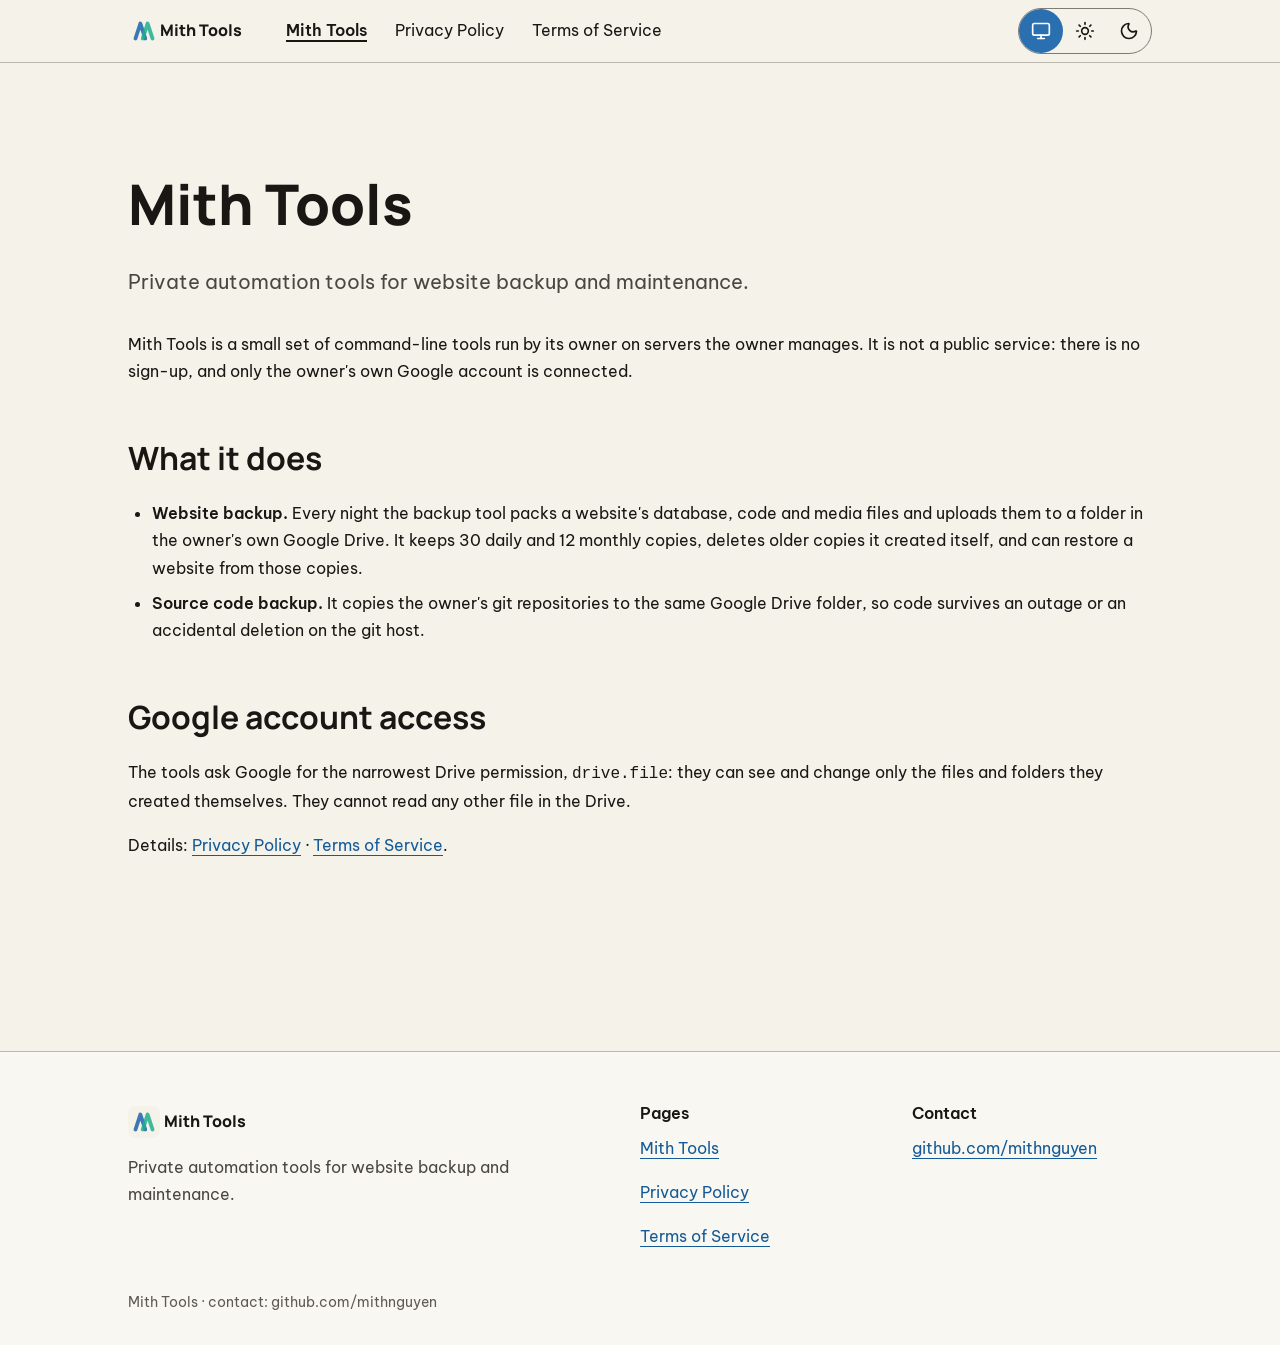
==== commit 79c9bc3e: "Text spans the full content column on the legal pages (no half-width cap); header logos load eagerly" ====
--- a/index.html
+++ b/index.html
@@ -24,6 +24,6 @@
 <symbol id="mi-moon" viewBox="0 0 24 24" fill="none" stroke="currentColor" stroke-width="2" stroke-linecap="round" stroke-linejoin="round"><path d="M20.985 12.486a9 9 0 1 1-9.473-9.472c.405-.022.617.46.402.803a6 6 0 0 0 8.268 8.268c.344-.215.825-.004.803.401"/></symbol>
 <symbol id="mi-sun" viewBox="0 0 24 24" fill="none" stroke="currentColor" stroke-width="2" stroke-linecap="round" stroke-linejoin="round"><circle cx="12" cy="12" r="4"/><path d="M12 2v2"/><path d="M12 20v2"/><path d="m4.93 4.93 1.41 1.41"/><path d="m17.66 17.66 1.41 1.41"/><path d="M2 12h2"/><path d="M20 12h2"/><path d="m6.34 17.66-1.41 1.41"/><path d="m19.07 4.93-1.41 1.41"/></symbol>
 </svg>
-<header class="wp-nav"><div class="wp-container wp-nav-bar"><a class="wp-brand" href="index.html"><img class="wp-logo wp-light-only" src="assets/mith-logo-light.svg" alt="" width="32" height="32" loading="lazy"/><img class="wp-logo wp-dark-only" src="assets/mith-logo-dark.svg" alt="" width="32" height="32" loading="lazy"/><span class="wp-brand-name">Mith Tools</span></a><nav class="wp-nav-main" aria-label="Main"><details class="wp-menu"><summary class="wp-menu-btn"><svg class="wp-icon" aria-hidden="true" focusable="false"><use href="#mi-menu"></use></svg><span class="wp-sr-only">Menu</span></summary><div class="wp-menu-panel"><ul class="wp-menu-list"><li><a class="wp-nav-link" href="index.html" aria-current="page">Mith Tools</a></li><li><a class="wp-nav-link" href="privacy.html">Privacy Policy</a></li><li><a class="wp-nav-link" href="terms.html">Terms of Service</a></li></ul><div class="wp-menu-theme"><div class="wp-theme" role="group" aria-label="Appearance"><button class="wp-theme-btn" type="button" data-mode="system" aria-pressed="false" aria-label="System"><svg class="wp-icon" aria-hidden="true" focusable="false"><use href="#mi-monitor"></use></svg></button><button class="wp-theme-btn" type="button" data-mode="light" aria-pressed="false" aria-label="Light"><svg class="wp-icon" aria-hidden="true" focusable="false"><use href="#mi-sun"></use></svg></button><button class="wp-theme-btn" type="button" data-mode="dark" aria-pressed="false" aria-label="Dark"><svg class="wp-icon" aria-hidden="true" focusable="false"><use href="#mi-moon"></use></svg></button></div></div></div></details><ul class="wp-nav-inline"><li><a class="wp-nav-link" href="index.html" aria-current="page">Mith Tools</a></li><li><a class="wp-nav-link" href="privacy.html">Privacy Policy</a></li><li><a class="wp-nav-link" href="terms.html">Terms of Service</a></li></ul></nav><div class="wp-nav-tools"><div class="wp-tools-theme"><div class="wp-theme" role="group" aria-label="Appearance"><button class="wp-theme-btn" type="button" data-mode="system" aria-pressed="false" aria-label="System"><svg class="wp-icon" aria-hidden="true" focusable="false"><use href="#mi-monitor"></use></svg></button><button class="wp-theme-btn" type="button" data-mode="light" aria-pressed="false" aria-label="Light"><svg class="wp-icon" aria-hidden="true" focusable="false"><use href="#mi-sun"></use></svg></button><button class="wp-theme-btn" type="button" data-mode="dark" aria-pressed="false" aria-label="Dark"><svg class="wp-icon" aria-hidden="true" focusable="false"><use href="#mi-moon"></use></svg></button></div></div></div></div></header><main class="wp-main" id="main" tabindex="-1" data-site-content=""><article class="wp-article"><div class="wp-container wp-article-inner"><div class="wp-article-head"><h1 class="wp-hero-title">Mith Tools</h1><p class="wp-lead">Private automation tools for website backup and maintenance.</p></div><div class="wp-article-body"><div class="wp-article-section"><p>Mith Tools is a small set of command-line tools run by its owner on servers the owner manages. It is not a public service: there is no sign-up, and only the owner&#x27;s own Google account is connected.</p></div><section class="wp-article-section" aria-labelledby="what-it-does-title"><h2 class="wp-section-title" id="what-it-does-title">What it does</h2><ul class="wp-list"><li><strong>Website backup.</strong> Every night the backup tool packs a website&#x27;s database, code and media files and uploads them to a folder in the owner&#x27;s own Google Drive. It keeps 30 daily and 12 monthly copies, deletes older copies it created itself, and can restore a website from those copies.</li><li><strong>Source code backup.</strong> It copies the owner&#x27;s git repositories to the same Google Drive folder, so code survives an outage or an accidental deletion on the git host.</li></ul></section><section class="wp-article-section" aria-labelledby="google-account-access-title"><h2 class="wp-section-title" id="google-account-access-title">Google account access</h2><p>The tools ask Google for the narrowest Drive permission, <code>drive.file</code>: they can see and change only the files and folders they created themselves. They cannot read any other file in the Drive.</p><p>Details: <a href="privacy.html">Privacy Policy</a> · <a href="terms.html">Terms of Service</a>.</p></section></div></div></article></main><footer class="wp-footer"><div class="wp-container wp-footer-inner"><div class="wp-footer-brand"><a class="wp-brand" href="index.html"><img class="wp-logo wp-light-only" src="assets/mith-logo-light.svg" alt="" width="32" height="32" loading="lazy"/><img class="wp-logo wp-dark-only" src="assets/mith-logo-dark.svg" alt="" width="32" height="32" loading="lazy"/><span class="wp-brand-name">Mith Tools</span></a><p class="wp-footer-tagline">Private automation tools for website backup and maintenance.</p></div><div class="wp-footer-group"><h2 class="wp-footer-title">Pages</h2><ul class="wp-footer-list"><li><a class="wp-footer-link" href="index.html">Mith Tools</a></li><li><a class="wp-footer-link" href="privacy.html">Privacy Policy</a></li><li><a class="wp-footer-link" href="terms.html">Terms of Service</a></li></ul></div><div class="wp-footer-group"><h2 class="wp-footer-title">Contact</h2><ul class="wp-footer-list"><li><a class="wp-footer-link" href="https://github.com/mithnguyen">github.com/mithnguyen</a></li></ul></div><p class="wp-footer-note">Mith Tools · contact: github.com/mithnguyen</p></div></footer>
+<link rel="preload" as="image" href="assets/mith-logo-light.svg"/><link rel="preload" as="image" href="assets/mith-logo-dark.svg"/><header class="wp-nav"><div class="wp-container wp-nav-bar"><a class="wp-brand" href="index.html"><img class="wp-logo wp-light-only" src="assets/mith-logo-light.svg" alt="" width="32" height="32" loading="eager"/><img class="wp-logo wp-dark-only" src="assets/mith-logo-dark.svg" alt="" width="32" height="32" loading="eager"/><span class="wp-brand-name">Mith Tools</span></a><nav class="wp-nav-main" aria-label="Main"><details class="wp-menu"><summary class="wp-menu-btn"><svg class="wp-icon" aria-hidden="true" focusable="false"><use href="#mi-menu"></use></svg><span class="wp-sr-only">Menu</span></summary><div class="wp-menu-panel"><ul class="wp-menu-list"><li><a class="wp-nav-link" href="index.html" aria-current="page">Mith Tools</a></li><li><a class="wp-nav-link" href="privacy.html">Privacy Policy</a></li><li><a class="wp-nav-link" href="terms.html">Terms of Service</a></li></ul><div class="wp-menu-theme"><div class="wp-theme" role="group" aria-label="Appearance"><button class="wp-theme-btn" type="button" data-mode="system" aria-pressed="false" aria-label="System"><svg class="wp-icon" aria-hidden="true" focusable="false"><use href="#mi-monitor"></use></svg></button><button class="wp-theme-btn" type="button" data-mode="light" aria-pressed="false" aria-label="Light"><svg class="wp-icon" aria-hidden="true" focusable="false"><use href="#mi-sun"></use></svg></button><button class="wp-theme-btn" type="button" data-mode="dark" aria-pressed="false" aria-label="Dark"><svg class="wp-icon" aria-hidden="true" focusable="false"><use href="#mi-moon"></use></svg></button></div></div></div></details><ul class="wp-nav-inline"><li><a class="wp-nav-link" href="index.html" aria-current="page">Mith Tools</a></li><li><a class="wp-nav-link" href="privacy.html">Privacy Policy</a></li><li><a class="wp-nav-link" href="terms.html">Terms of Service</a></li></ul></nav><div class="wp-nav-tools"><div class="wp-tools-theme"><div class="wp-theme" role="group" aria-label="Appearance"><button class="wp-theme-btn" type="button" data-mode="system" aria-pressed="false" aria-label="System"><svg class="wp-icon" aria-hidden="true" focusable="false"><use href="#mi-monitor"></use></svg></button><button class="wp-theme-btn" type="button" data-mode="light" aria-pressed="false" aria-label="Light"><svg class="wp-icon" aria-hidden="true" focusable="false"><use href="#mi-sun"></use></svg></button><button class="wp-theme-btn" type="button" data-mode="dark" aria-pressed="false" aria-label="Dark"><svg class="wp-icon" aria-hidden="true" focusable="false"><use href="#mi-moon"></use></svg></button></div></div></div></div></header><main class="wp-main" id="main" tabindex="-1" data-site-content=""><article class="wp-article"><div class="wp-container wp-article-inner wp-article-no-toc"><div class="wp-article-head"><h1 class="wp-hero-title">Mith Tools</h1><p class="wp-lead">Private automation tools for website backup and maintenance.</p></div><div class="wp-article-body"><div class="wp-article-section"><p>Mith Tools is a small set of command-line tools run by its owner on servers the owner manages. It is not a public service: there is no sign-up, and only the owner&#x27;s own Google account is connected.</p></div><section class="wp-article-section" id="what-it-does" aria-labelledby="what-it-does-title"><h2 class="wp-section-title" id="what-it-does-title">What it does</h2><ul class="wp-list"><li><strong>Website backup.</strong> Every night the backup tool packs a website&#x27;s database, code and media files and uploads them to a folder in the owner&#x27;s own Google Drive. It keeps 30 daily and 12 monthly copies, deletes older copies it created itself, and can restore a website from those copies.</li><li><strong>Source code backup.</strong> It copies the owner&#x27;s git repositories to the same Google Drive folder, so code survives an outage or an accidental deletion on the git host.</li></ul></section><section class="wp-article-section" id="google-account-access" aria-labelledby="google-account-access-title"><h2 class="wp-section-title" id="google-account-access-title">Google account access</h2><p>The tools ask Google for the narrowest Drive permission, <code>drive.file</code>: they can see and change only the files and folders they created themselves. They cannot read any other file in the Drive.</p><p>Details: <a href="privacy.html">Privacy Policy</a> · <a href="terms.html">Terms of Service</a>.</p></section></div></div></article></main><footer class="wp-footer"><div class="wp-container wp-footer-inner"><div class="wp-footer-brand"><a class="wp-brand" href="index.html"><img class="wp-logo wp-light-only" src="assets/mith-logo-light.svg" alt="" width="32" height="32" loading="lazy"/><img class="wp-logo wp-dark-only" src="assets/mith-logo-dark.svg" alt="" width="32" height="32" loading="lazy"/><span class="wp-brand-name">Mith Tools</span></a><p class="wp-footer-tagline">Private automation tools for website backup and maintenance.</p></div><div class="wp-footer-group"><h2 class="wp-footer-title">Pages</h2><ul class="wp-footer-list"><li><a class="wp-footer-link" href="index.html">Mith Tools</a></li><li><a class="wp-footer-link" href="privacy.html">Privacy Policy</a></li><li><a class="wp-footer-link" href="terms.html">Terms of Service</a></li></ul></div><div class="wp-footer-group"><h2 class="wp-footer-title">Contact</h2><ul class="wp-footer-list"><li><a class="wp-footer-link" href="https://github.com/mithnguyen">github.com/mithnguyen</a></li></ul></div><p class="wp-footer-note">Mith Tools · contact: github.com/mithnguyen</p></div></footer>
 </body>
 </html>
--- a/style.css
+++ b/style.css
@@ -1229,6 +1229,15 @@
     .wp-footer-note {
       grid-column: 1 / -1;
     }
+
+    .wp-footer-inner:not(:has(> .wp-footer-group:nth-child(4))),
+    .wp-footer-inner:has(> .wp-footer-group:nth-child(5)) {
+      grid-template-columns: repeat(2, minmax(0, 1fr));
+    }
+
+    .wp-footer-inner:not(:has(> .wp-footer-group:nth-child(3))) {
+      grid-template-columns: minmax(0, 1fr);
+    }
   }
 
   @media (min-width: 1024px) {
@@ -1238,6 +1247,18 @@
 
     .wp-footer-brand {
       grid-column: auto;
+    }
+
+    .wp-footer-inner:not(:has(> .wp-footer-group:nth-child(4))) {
+      grid-template-columns: 2fr 1fr 1fr;
+    }
+
+    .wp-footer-inner:not(:has(> .wp-footer-group:nth-child(3))) {
+      grid-template-columns: 2fr 1fr;
+    }
+
+    .wp-footer-inner:has(> .wp-footer-group:nth-child(5)) {
+      grid-template-columns: 2fr 1fr 1fr 1fr 1fr;
     }
   }
 
@@ -1290,6 +1311,10 @@
 
   .wp-article-section > .wp-subheading {
     margin-block-start: var(--mith-space-web-32);
+  }
+
+  .wp-article-section code {
+    overflow-wrap: anywhere;
   }
 
   .wp-subheading {
@@ -1347,6 +1372,10 @@
     }
 
     .wp-article-head {
+      grid-column: 1 / -1;
+    }
+
+    .wp-article-no-toc > .wp-article-body {
       grid-column: 1 / -1;
     }
 
@@ -2631,35 +2660,3 @@
 }
 
 @layer reset, base, layout, components, utilities;
-
-@layer layout {
-
-  .wp-article-inner > .wp-article-body {
-    max-inline-size: calc(var(--mith-layout-content-max-width) / 2);
-  }
-
-  @media (min-width: 1024px) {
-    .wp-article-inner > .wp-article-body {
-      grid-column: 1 / -1;
-    }
-  }
-}
-
-@layer components {
-
-  .wp-article-section code {
-    overflow-wrap: anywhere;
-  }
-
-  @media (min-width: 768px) {
-    .wp-footer-inner {
-      grid-template-columns: repeat(2, minmax(0, 1fr));
-    }
-  }
-
-  @media (min-width: 1024px) {
-    .wp-footer-inner {
-      grid-template-columns: 2fr 1fr 1fr;
-    }
-  }
-}
